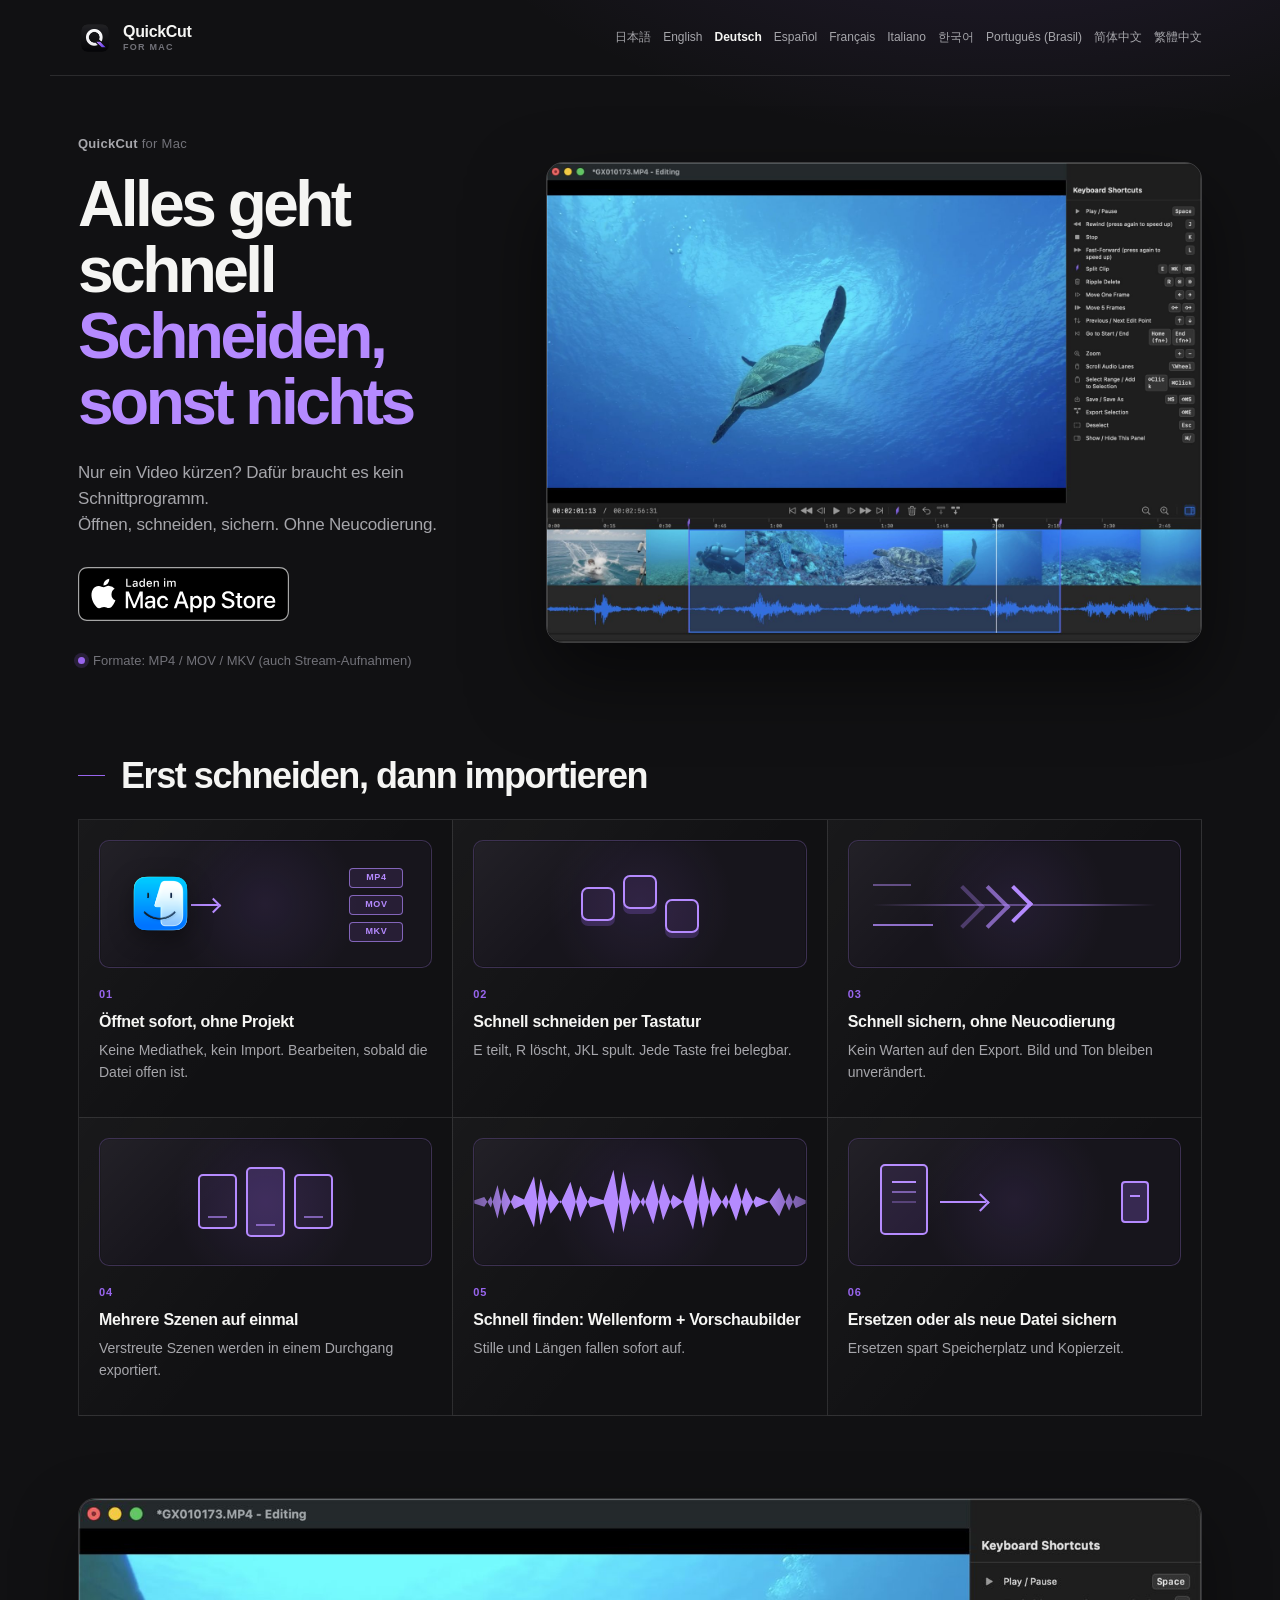
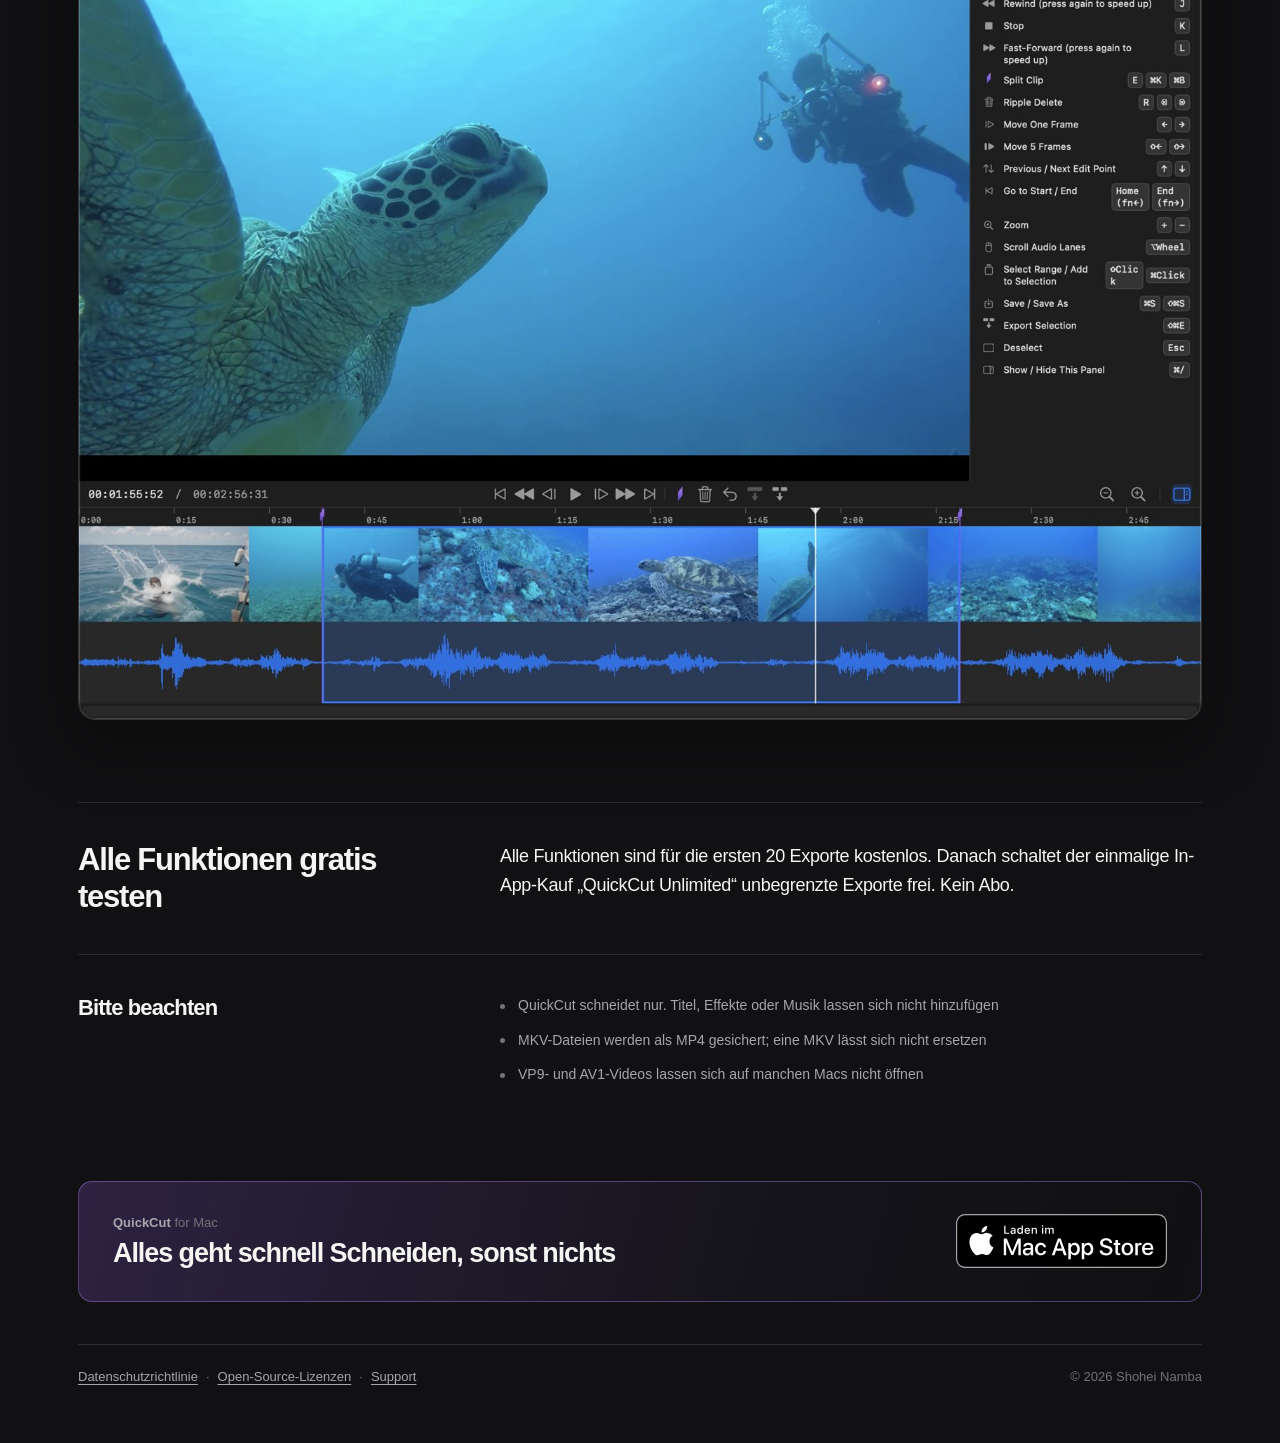
==== de/index.html @ 4570ae1a "LPを言語別の静的URLに分割" ====
<!DOCTYPE html>
<html lang="de">
<head>
<meta charset="utf-8">
<meta name="viewport" content="width=device-width, initial-scale=1">
<title>QuickCut for Mac — Alles geht schnell Schneiden, sonst nichts</title>
<meta name="description" content="Nur ein Video kürzen? Dafür braucht es kein Schnittprogramm. Öffnen, schneiden, sichern. Ohne Neucodierung.">
<meta property="og:title" content="QuickCut for Mac — Alles geht schnell Schneiden, sonst nichts">
<meta property="og:description" content="Nur ein Video kürzen? Dafür braucht es kein Schnittprogramm. Öffnen, schneiden, sichern. Ohne Neucodierung.">
<meta property="og:image" content="https://nbashohei.github.io/quickcut-info/assets/screenshot-en.jpg">
<meta name="theme-color" content="#111113">
<meta name="apple-mobile-web-app-title" content="QuickCut">
<link rel="icon" href="../assets/icon-512.png">
<link rel="apple-touch-icon" href="../assets/icon-512.png">
<script type="application/ld+json">{"@context":"https://schema.org","@type":"SoftwareApplication","name":"QuickCut","operatingSystem":"macOS","applicationCategory":"MultimediaApplication","downloadUrl":"https://apps.apple.com/app/id6787743606","url":"https://nbashohei.github.io/quickcut-info/de/","inLanguage":"de"}</script>
<style>
:root { --bg:#111113; --surface:#19191c; --surface-raised:#202024; --ink:#f5f5f3; --muted:#a6a6ab; --soft:#727279; --accent:#9865ed; --accent-bright:#b58aff; --accent-faint:rgba(152,101,237,.17); --line:rgba(255,255,255,.11); --max:1180px; }
* { box-sizing:border-box; } html { background:var(--bg); }
body { margin:0; min-width:320px; background:radial-gradient(900px 530px at 78% -7%, var(--accent-faint), transparent 67%), var(--bg); color:var(--ink); font-family:-apple-system, BlinkMacSystemFont, "Hiragino Sans", "PingFang SC", "PingFang TC", "Apple SD Gothic Neo", sans-serif; line-height:1.55; -webkit-font-smoothing:antialiased; } .sr-only { position:absolute; width:1px; height:1px; padding:0; margin:-1px; overflow:hidden; clip:rect(0,0,0,0); white-space:nowrap; border:0; }
.top { height:76px; max-width:var(--max); margin:0 auto; padding:0 28px; display:flex; align-items:center; justify-content:space-between; border-bottom:1px solid var(--line); }
.brand { display:flex; align-items:center; gap:11px; color:var(--ink); text-decoration:none; } .brand img { width:34px; height:34px; border-radius:8px; }
.brand-name { display:grid; line-height:1; gap:3px; } .brand-name b { font-size:16px; letter-spacing:-.02em; } .brand-name small { color:var(--soft); font-size:9px; font-weight:700; letter-spacing:.14em; }
.language-select { position:relative; } .language-select::after { content:"⌄"; position:absolute; right:11px; top:50%; transform:translateY(-56%); color:var(--muted); pointer-events:none; }
.language-select select { appearance:none; min-width:138px; padding:8px 28px 8px 11px; border:1px solid var(--line); border-radius:7px; background:rgba(255,255,255,.04); color:var(--ink); font:500 13px inherit; cursor:pointer; } .language-select select:focus-visible { outline:2px solid var(--accent); outline-offset:2px; }
.language-links { margin-left:auto; display:flex; flex-wrap:wrap; justify-content:flex-end; gap:6px 12px; font-size:12px; } .language-links a, main nav a { color:var(--muted); text-decoration:none; } .language-links a[aria-current="page"] { color:var(--ink); font-weight:700; } main nav a { padding:9px 12px; border:1px solid var(--line); border-radius:7px; background:rgba(255,255,255,.03); } main nav a:hover { color:var(--ink); border-color:rgba(181,138,255,.48); }
section { max-width:var(--max); margin:0 auto; padding:0 28px 52px; } body.js section { display:none; } body.js section.active { display:block; }
.hero { display:grid; grid-template-columns:minmax(310px,.83fr) minmax(480px,1.35fr); gap:64px; align-items:center; min-height:590px; padding:58px 0 72px; }
.eyebrow { margin:0 0 18px; color:var(--muted); font-size:13px; font-weight:600; letter-spacing:.02em; } .eyebrow span, .cta p span { color:var(--soft); font-weight:500; }
h1 { max-width:580px; margin:0; font-size:clamp(43px,5vw,68px); line-height:1.03; letter-spacing:-.055em; } h1 em { color:var(--accent-bright); font-style:normal; }
.sub { margin:24px 0 28px; color:var(--muted); font-size:17px; letter-spacing:-.012em; } .badge { display:inline-block; } .badge img { display:block; height:54px; width:auto; transition:transform .2s ease, filter .2s ease; } .badge:hover img { transform:translateY(-2px); filter:brightness(1.13); }
.formats { display:flex; align-items:center; gap:8px; margin:22px 0 0; color:var(--soft); font-size:13px; } .formats span { width:7px; height:7px; border-radius:50%; background:var(--accent); box-shadow:0 0 0 4px var(--accent-faint); }
.hero-visual { position:relative; } .hero-visual::before { content:""; position:absolute; inset:10% -4% -10%; z-index:-1; border-radius:45%; background:radial-gradient(ellipse, rgba(40,131,225,.19), transparent 67%); filter:blur(18px); }
.shot { display:block; width:100%; height:auto; border:1px solid rgba(255,255,255,.19); border-radius:17px; box-shadow:0 34px 76px rgba(0,0,0,.53), 0 1px 0 rgba(255,255,255,.12) inset; }
.section-heading { display:flex; align-items:center; gap:16px; margin:12px 0 22px; } .section-heading > span { width:27px; height:1px; background:var(--accent); }
h2 { margin:0; font-size:clamp(25px,3vw,36px); line-height:1.17; letter-spacing:-.04em; }
.features { display:grid; grid-template-columns:repeat(3, 1fr); margin:0; padding:0; list-style:none; border-top:1px solid var(--line); border-left:1px solid var(--line); }
.features li { min-height:298px; display:grid; grid-template-rows:128px 1fr; gap:18px; padding:20px 20px 24px; overflow:hidden; border-right:1px solid var(--line); border-bottom:1px solid var(--line); background:linear-gradient(130deg, rgba(255,255,255,.035), transparent 56%); } .features li:hover .visual { border-color:rgba(181,138,255,.48); background-color:rgba(152,101,237,.09); }
.feature-copy { display:grid; align-content:start; gap:8px; } .feature-number { color:var(--accent); font-size:11px; font-weight:700; letter-spacing:.08em; } .features b { font-size:16px; line-height:1.35; letter-spacing:-.018em; } .features .feature-copy > span:last-child { color:var(--muted); font-size:14px; line-height:1.55; }
.visual { position:relative; width:100%; height:128px; overflow:hidden; border:1px solid rgba(181,138,255,.24); border-radius:10px; background:radial-gradient(circle at 50% 50%, rgba(152,101,237,.1), transparent 52%), #17151c; box-shadow:inset 0 0 0 1px rgba(0,0,0,.2); transition:border-color .25s ease, background-color .25s ease; }
.visual::after { content:""; position:absolute; inset:0; background:linear-gradient(135deg, rgba(255,255,255,.05), transparent 38%); pointer-events:none; }
.visual-open img { position:absolute; z-index:1; left:27px; top:29px; width:67px; height:67px; filter:drop-shadow(0 7px 12px rgba(0,0,0,.35)); } .visual-open em { position:absolute; left:91px; top:63px; width:27px; height:2px; background:var(--accent-bright); } .visual-open em::after { content:""; position:absolute; right:-1px; top:-4px; width:9px; height:9px; border-top:2px solid var(--accent-bright); border-right:2px solid var(--accent-bright); transform:rotate(45deg); } .visual-open span { position:absolute; right:28px; display:grid; place-items:center; width:54px; height:20px; border:1px solid rgba(181,138,255,.66); border-radius:4px; background:rgba(152,101,237,.12); color:var(--accent-bright); font:700 9px/1 -apple-system, sans-serif; letter-spacing:.07em; } .visual-open span:nth-of-type(1) { top:27px; } .visual-open span:nth-of-type(2) { top:54px; } .visual-open span:nth-of-type(3) { top:81px; }
.visual-keys { display:flex; align-items:center; justify-content:center; gap:8px; } .visual-keys i { width:34px; height:34px; border:2px solid var(--accent-bright); border-radius:7px; background:rgba(152,101,237,.1); box-shadow:0 5px 0 rgba(152,101,237,.25); } .visual-keys i:nth-child(2) { transform:translateY(-12px); } .visual-keys i:nth-child(3) { transform:translateY(12px); }
.visual-speed i { position:absolute; left:50%; top:50%; width:27px; height:27px; transform:translate(-50%,-50%) rotate(45deg); border-top:4px solid var(--accent-bright); border-right:4px solid var(--accent-bright); } .visual-speed i::before, .visual-speed i::after { content:""; position:absolute; width:27px; height:27px; border-top:4px solid var(--accent-bright); border-right:4px solid var(--accent-bright); } .visual-speed i::before { left:-18px; top:14px; opacity:.66; } .visual-speed i::after { left:-36px; top:32px; opacity:.32; } .visual-speed span { position:absolute; left:24px; right:24px; top:50%; height:2px; background:linear-gradient(90deg, transparent, rgba(181,138,255,.43) 28%, rgba(181,138,255,.43) 73%, transparent); } .visual-speed span::before, .visual-speed span::after { content:""; position:absolute; left:0; height:2px; background:var(--accent-bright); } .visual-speed span::before { top:-20px; width:38px; opacity:.45; } .visual-speed span::after { top:20px; width:60px; opacity:.76; }
.visual-scenes { display:flex; align-items:center; justify-content:center; gap:9px; } .visual-scenes i { position:relative; width:39px; height:55px; border:2px solid var(--accent-bright); border-radius:5px; background:rgba(152,101,237,.08); } .visual-scenes i:nth-child(2) { height:70px; background:rgba(152,101,237,.23); } .visual-scenes i::after { content:""; position:absolute; left:8px; right:8px; bottom:9px; height:2px; background:rgba(181,138,255,.62); }
.visual-wave i { position:absolute; inset:23px 0; display:block; background:linear-gradient(90deg, rgba(181,138,255,.56), var(--accent-bright) 14%, var(--accent-bright) 86%, rgba(181,138,255,.56)); clip-path:polygon(0 48%, 3% 44%, 5% 57%, 7% 29%, 9% 67%, 12% 41%, 15% 47%, 18% 18%, 20% 79%, 23% 35%, 26% 52%, 29% 25%, 32% 70%, 35% 43%, 39% 48%, 42% 10%, 45% 88%, 48% 34%, 51% 56%, 54% 22%, 57% 73%, 60% 41%, 63% 50%, 66% 15%, 69% 83%, 72% 31%, 76% 59%, 79% 26%, 82% 68%, 85% 43%, 89% 50%, 92% 32%, 95% 61%, 97% 42%, 100% 48%, 100% 52%, 97% 58%, 95% 39%, 92% 68%, 89% 50%, 85% 57%, 82% 32%, 79% 74%, 76% 41%, 72% 69%, 69% 17%, 66% 85%, 63% 50%, 60% 59%, 57% 27%, 54% 78%, 51% 44%, 48% 66%, 45% 12%, 42% 90%, 39% 52%, 35% 57%, 32% 30%, 29% 75%, 26% 48%, 23% 65%, 20% 21%, 18% 82%, 15% 53%, 12% 59%, 9% 33%, 7% 71%, 5% 43%, 3% 56%, 0 52%); }
.visual-save i { position:absolute; left:31px; top:25px; width:48px; height:71px; border:2px solid var(--accent-bright); border-radius:5px; background:rgba(152,101,237,.12); } .visual-save i::before { content:""; position:absolute; left:10px; right:10px; top:15px; height:2px; background:var(--accent-bright); box-shadow:0 10px 0 rgba(181,138,255,.58), 0 20px 0 rgba(181,138,255,.32); } .visual-save b { position:absolute; left:91px; top:62px; width:46px; height:2px; background:var(--accent-bright); } .visual-save b::after { content:""; position:absolute; right:-1px; top:-5px; width:11px; height:11px; border-top:2px solid var(--accent-bright); border-right:2px solid var(--accent-bright); transform:rotate(45deg); } .visual-save span { position:absolute; right:31px; top:42px; width:28px; height:42px; border:2px solid var(--accent-bright); border-radius:4px; background:rgba(152,101,237,.25); } .visual-save span::before { content:""; position:absolute; left:7px; right:7px; top:12px; height:2px; background:var(--accent-bright); }
.detail { margin:82px 0; } .detail > div { position:relative; overflow:hidden; border:1px solid var(--line); border-radius:17px; background:var(--surface); box-shadow:0 24px 65px rgba(0,0,0,.38); } .detail img { display:block; width:100%; height:auto; }
.pricing { display:grid; grid-template-columns:minmax(180px,.7fr) minmax(380px,1.3fr); gap:44px; align-items:start; padding:39px 0; border-top:1px solid var(--line); border-bottom:1px solid var(--line); } .pricing h2 { font-size:31px; }
.price { margin:0; color:var(--ink); font-size:18px; line-height:1.6; letter-spacing:-.018em; }
.notes-block { display:grid; grid-template-columns:minmax(180px,.7fr) minmax(380px,1.3fr); gap:44px; padding:40px 0 10px; } .notes-block h2 { font-size:22px; } .notes { margin:0; padding:0; list-style:none; color:var(--muted); font-size:14px; } .notes li { position:relative; padding:0 0 13px 18px; } .notes li::before { content:""; position:absolute; width:5px; height:5px; left:0; top:.62em; border-radius:50%; background:var(--soft); }
.cta { display:flex; align-items:center; justify-content:space-between; gap:30px; margin:72px 0 42px; padding:31px 34px; border:1px solid rgba(181,138,255,.38); border-radius:14px; background:linear-gradient(106deg, rgba(152,101,237,.21), rgba(152,101,237,.04) 60%, transparent); } .cta p { margin:0 0 5px; color:var(--muted); font-size:13px; font-weight:600; } .cta h2 { max-width:660px; font-size:27px; }
footer { display:flex; flex-wrap:wrap; gap:8px; padding:22px 0 4px; border-top:1px solid var(--line); color:var(--soft); font-size:13px; } footer a { color:var(--muted); text-underline-offset:3px; } footer a:hover { color:var(--ink); } footer span { margin-left:auto; }
@media (max-width:850px) { .hero { grid-template-columns:1fr; gap:42px; padding-top:50px; } .hero-text { max-width:600px; } .features { grid-template-columns:repeat(2, 1fr); } }
@media (max-width:600px) { .top { height:auto; min-height:66px; padding:12px 18px; align-items:flex-start; gap:14px; } .language-links { margin-left:0; justify-content:flex-start; } .brand img { width:31px; height:31px; } .language-select select { min-width:0; width:118px; } section { padding:0 18px 38px; } .hero { min-height:0; padding:42px 0 52px; gap:33px; } h1 { font-size:clamp(39px,12vw,54px); } .sub { font-size:16px; } .features { grid-template-columns:1fr; } .features li { min-height:145px; padding:21px 18px; } .detail { margin:54px 0; } .pricing, .notes-block { grid-template-columns:1fr; gap:16px; padding:30px 0; } .price { font-size:16px; } .cta { display:block; margin:48px 0 31px; padding:25px 22px; } .cta .badge { margin-top:22px; } .cta h2 { font-size:24px; } footer span { width:100%; margin:5px 0 0; } }
@media (prefers-reduced-motion:reduce) { *,*::before,*::after { scroll-behavior:auto !important; transition:none !important; } }
</style>
<link rel="canonical" href="https://nbashohei.github.io/quickcut-info/de/">
<link rel="alternate" hreflang="ja" href="https://nbashohei.github.io/quickcut-info/ja/">
<link rel="alternate" hreflang="en" href="https://nbashohei.github.io/quickcut-info/en/">
<link rel="alternate" hreflang="de" href="https://nbashohei.github.io/quickcut-info/de/">
<link rel="alternate" hreflang="es" href="https://nbashohei.github.io/quickcut-info/es/">
<link rel="alternate" hreflang="fr" href="https://nbashohei.github.io/quickcut-info/fr/">
<link rel="alternate" hreflang="it" href="https://nbashohei.github.io/quickcut-info/it/">
<link rel="alternate" hreflang="ko" href="https://nbashohei.github.io/quickcut-info/ko/">
<link rel="alternate" hreflang="pt-BR" href="https://nbashohei.github.io/quickcut-info/pt-br/">
<link rel="alternate" hreflang="zh-Hans" href="https://nbashohei.github.io/quickcut-info/zh-hans/">
<link rel="alternate" hreflang="zh-Hant" href="https://nbashohei.github.io/quickcut-info/zh-hant/">
<link rel="alternate" hreflang="x-default" href="https://nbashohei.github.io/quickcut-info/">
</head>

<body>
<div class="top"><a class="brand" href="../" aria-label="QuickCut home"><img src="../assets/icon-512.png" alt=""><span class="brand-name"><b>QuickCut</b><small>FOR MAC</small></span></a><nav class="language-links" aria-label="Language"><a href="../ja/">日本語</a> <a href="../en/">English</a> <a href="../de/" aria-current="page">Deutsch</a> <a href="../es/">Español</a> <a href="../fr/">Français</a> <a href="../it/">Italiano</a> <a href="../ko/">한국어</a> <a href="../pt-br/">Português (Brasil)</a> <a href="../zh-hans/">简体中文</a> <a href="../zh-hant/">繁體中文</a></nav></div>

<section id="de" lang="de">
<header class="hero">
  <div class="hero-text">
    <p class="eyebrow">QuickCut <span>for Mac</span></p>
    <h1>Alles geht schnell<br><em>Schneiden, sonst nichts</em></h1>
    <p class="sub">Nur ein Video kürzen? Dafür braucht es kein Schnittprogramm.<br>Öffnen, schneiden, sichern. Ohne Neucodierung.</p>
    <a class="badge" href="https://apps.apple.com/app/id6787743606"><img src="../assets/badge-de-de.svg" alt="Mac App Store" height="60"></a>
    <p class="formats"><span aria-hidden="true"></span>Formate: MP4 / MOV / MKV (auch Stream-Aufnahmen)</p>
  </div>
  <div class="hero-visual"><img class="shot" src="../assets/screenshot-en.jpg" alt="QuickCut" width="1600" loading="eager"></div>
</header>
<div class="section-heading"><span></span><h2>Erst schneiden, dann importieren</h2></div>
<ul class="features">
<li class="feature feature-nofile">
  <div class="visual visual-open" aria-hidden="true"><img src="../assets/finder-icon.png" alt=""><em></em><span>MP4</span><span>MOV</span><span>MKV</span></div>
  <div class="feature-copy"><span class="feature-number" aria-hidden="true">01</span><b>Öffnet sofort, ohne Projekt</b><span>Keine Mediathek, kein Import. Bearbeiten, sobald die Datei offen ist.</span></div>
</li>
<li class="feature feature-keyboard">
  <div class="visual visual-keys" aria-hidden="true"><i></i><i></i><i></i></div>
  <div class="feature-copy"><span class="feature-number" aria-hidden="true">02</span><b>Schnell schneiden per Tastatur</b><span>E teilt, R löscht, JKL spult. Jede Taste frei belegbar.</span></div>
</li>
<li class="feature feature-wave">
  <div class="visual visual-speed" aria-hidden="true"><i></i><span></span></div>
  <div class="feature-copy"><span class="feature-number" aria-hidden="true">03</span><b>Schnell sichern, ohne Neucodierung</b><span>Kein Warten auf den Export. Bild und Ton bleiben unverändert.</span></div>
</li>
<li class="feature feature-multiscene">
  <div class="visual visual-scenes" aria-hidden="true"><i></i><i></i><i></i></div>
  <div class="feature-copy"><span class="feature-number" aria-hidden="true">04</span><b>Mehrere Szenen auf einmal</b><span>Verstreute Szenen werden in einem Durchgang exportiert.</span></div>
</li>
<li class="feature feature-search">
  <div class="visual visual-wave" aria-hidden="true"><i></i></div>
  <div class="feature-copy"><span class="feature-number" aria-hidden="true">05</span><b>Schnell finden: Wellenform + Vorschaubilder</b><span>Stille und Längen fallen sofort auf.</span></div>
</li>
<li class="feature feature-storage">
  <div class="visual visual-save" aria-hidden="true"><i></i><b></b><span></span></div>
  <div class="feature-copy"><span class="feature-number" aria-hidden="true">06</span><b>Ersetzen oder als neue Datei sichern</b><span>Ersetzen spart Speicherplatz und Kopierzeit.</span></div>
</li>
</ul>
<figure class="detail"><div><img src="../assets/screenshot2-en.jpg" alt="" width="1600" loading="lazy"></div></figure>
<div class="pricing">
  <h2>Alle Funktionen gratis testen</h2>
  <p class="price">Alle Funktionen sind für die ersten 20 Exporte kostenlos. Danach schaltet der einmalige In-App-Kauf „QuickCut Unlimited“ unbegrenzte Exporte frei. Kein Abo.</p>
</div>
<div class="notes-block">
<h2>Bitte beachten</h2>
<ul class="notes">
<li>QuickCut schneidet nur. Titel, Effekte oder Musik lassen sich nicht hinzufügen</li>
<li>MKV-Dateien werden als MP4 gesichert; eine MKV lässt sich nicht ersetzen</li>
<li>VP9- und AV1-Videos lassen sich auf manchen Macs nicht öffnen</li>
</ul>
</div>
<div class="cta"><div><p>QuickCut <span>for Mac</span></p><h2>Alles geht schnell Schneiden, sonst nichts</h2></div><a class="badge" href="https://apps.apple.com/app/id6787743606"><img src="../assets/badge-de-de.svg" alt="Mac App Store" height="60"></a></div>
<footer>
  <a href="../privacy.html#de">Datenschutzrichtlinie</a> · <a href="../licenses.html">Open-Source-Lizenzen</a> · <a href="mailto:nbash0926i@gmail.com?subject=QuickCut">Support</a>
  <span>© 2026 Shohei Namba</span>
</footer>
</section>
</body>
</html>
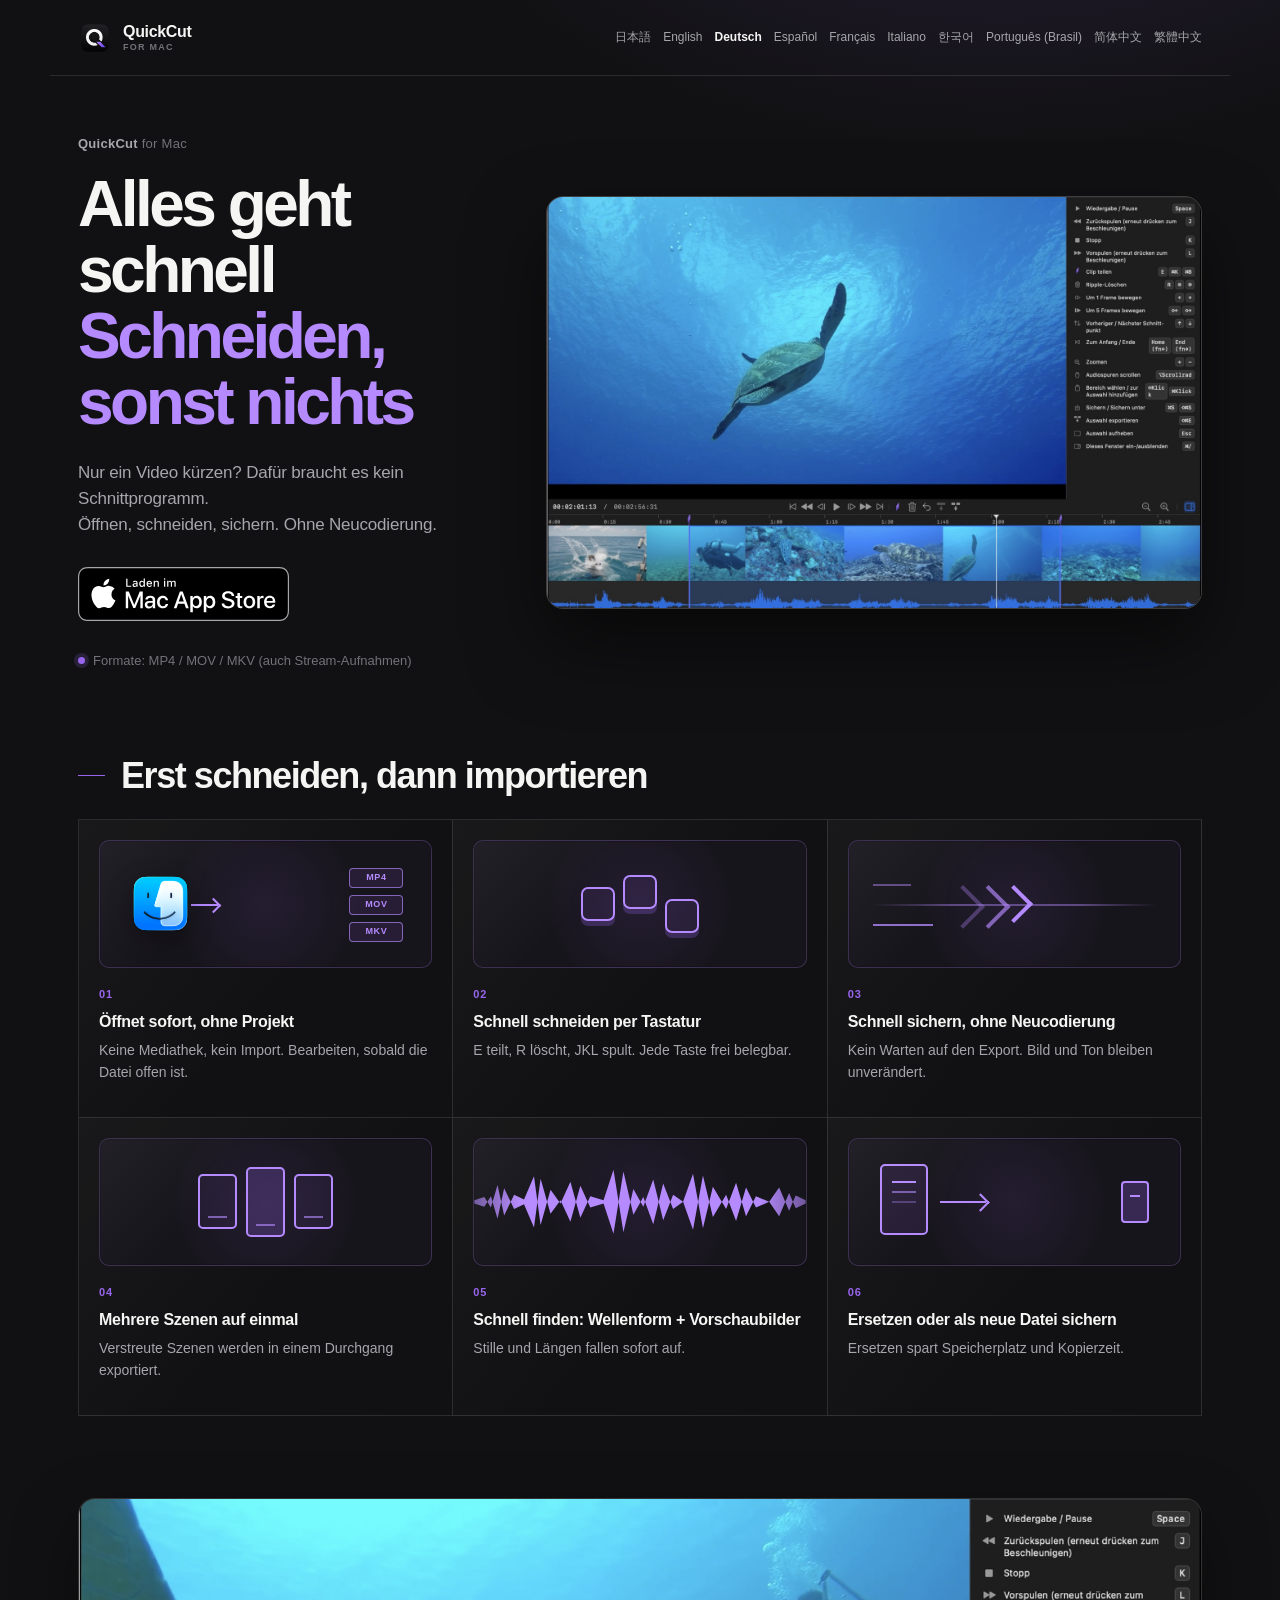
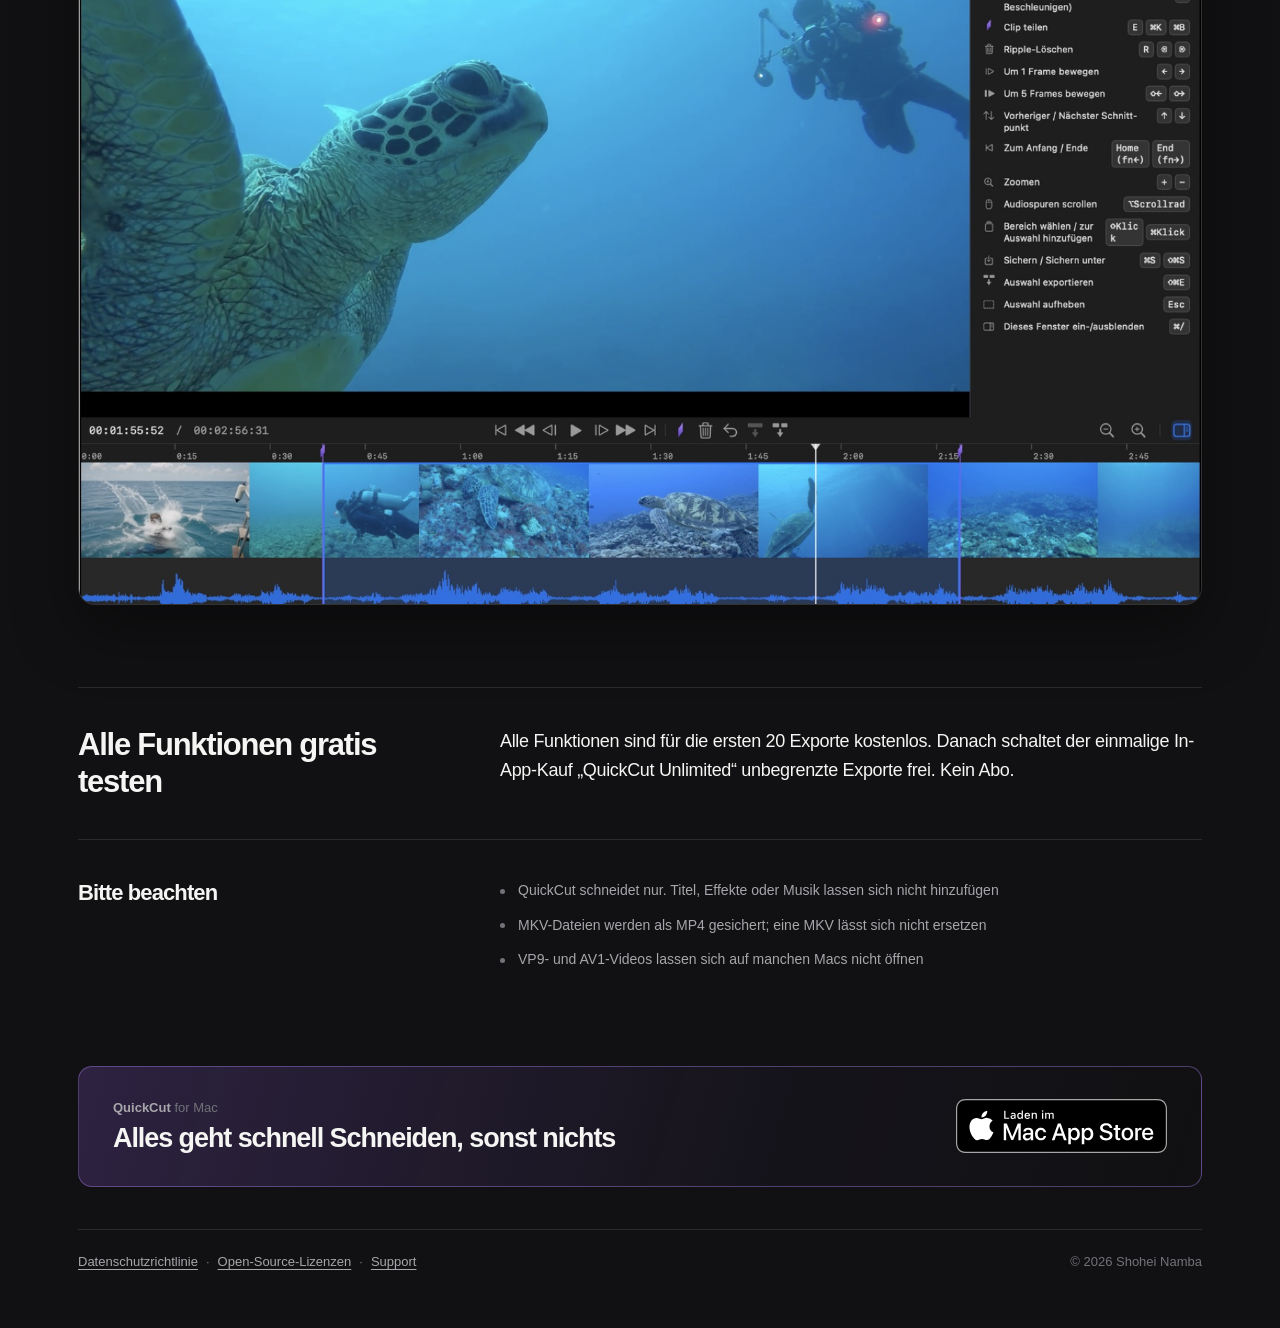
==== commit 2201d315: "LPの全言語UIキャプチャを小さめウィンドウで統一" ====
--- a/de/index.html
+++ b/de/index.html
@@ -7,7 +7,7 @@
 <meta name="description" content="Nur ein Video kürzen? Dafür braucht es kein Schnittprogramm. Öffnen, schneiden, sichern. Ohne Neucodierung.">
 <meta property="og:title" content="QuickCut for Mac — Alles geht schnell Schneiden, sonst nichts">
 <meta property="og:description" content="Nur ein Video kürzen? Dafür braucht es kein Schnittprogramm. Öffnen, schneiden, sichern. Ohne Neucodierung.">
-<meta property="og:image" content="https://nbashohei.github.io/quickcut-info/assets/screenshot-en.jpg">
+<meta property="og:image" content="https://nbashohei.github.io/quickcut-info/assets/screenshot-de.jpg">
 <meta name="theme-color" content="#111113">
 <meta name="apple-mobile-web-app-title" content="QuickCut">
 <link rel="icon" href="../assets/icon-512.png">
@@ -80,7 +80,7 @@
     <a class="badge" href="https://apps.apple.com/app/id6787743606"><img src="../assets/badge-de-de.svg" alt="Mac App Store" height="60"></a>
     <p class="formats"><span aria-hidden="true"></span>Formate: MP4 / MOV / MKV (auch Stream-Aufnahmen)</p>
   </div>
-  <div class="hero-visual"><img class="shot" src="../assets/screenshot-en.jpg" alt="QuickCut" width="1600" loading="eager"></div>
+  <div class="hero-visual"><img class="shot" src="../assets/screenshot-de.jpg" alt="QuickCut" width="1600" loading="eager"></div>
 </header>
 <div class="section-heading"><span></span><h2>Erst schneiden, dann importieren</h2></div>
 <ul class="features">
@@ -109,7 +109,7 @@
   <div class="feature-copy"><span class="feature-number" aria-hidden="true">06</span><b>Ersetzen oder als neue Datei sichern</b><span>Ersetzen spart Speicherplatz und Kopierzeit.</span></div>
 </li>
 </ul>
-<figure class="detail"><div><img src="../assets/screenshot2-en.jpg" alt="" width="1600" loading="lazy"></div></figure>
+<figure class="detail"><div><img src="../assets/screenshot2-de.jpg" alt="" width="1600" loading="lazy"></div></figure>
 <div class="pricing">
   <h2>Alle Funktionen gratis testen</h2>
   <p class="price">Alle Funktionen sind für die ersten 20 Exporte kostenlos. Danach schaltet der einmalige In-App-Kauf „QuickCut Unlimited“ unbegrenzte Exporte frei. Kein Abo.</p>
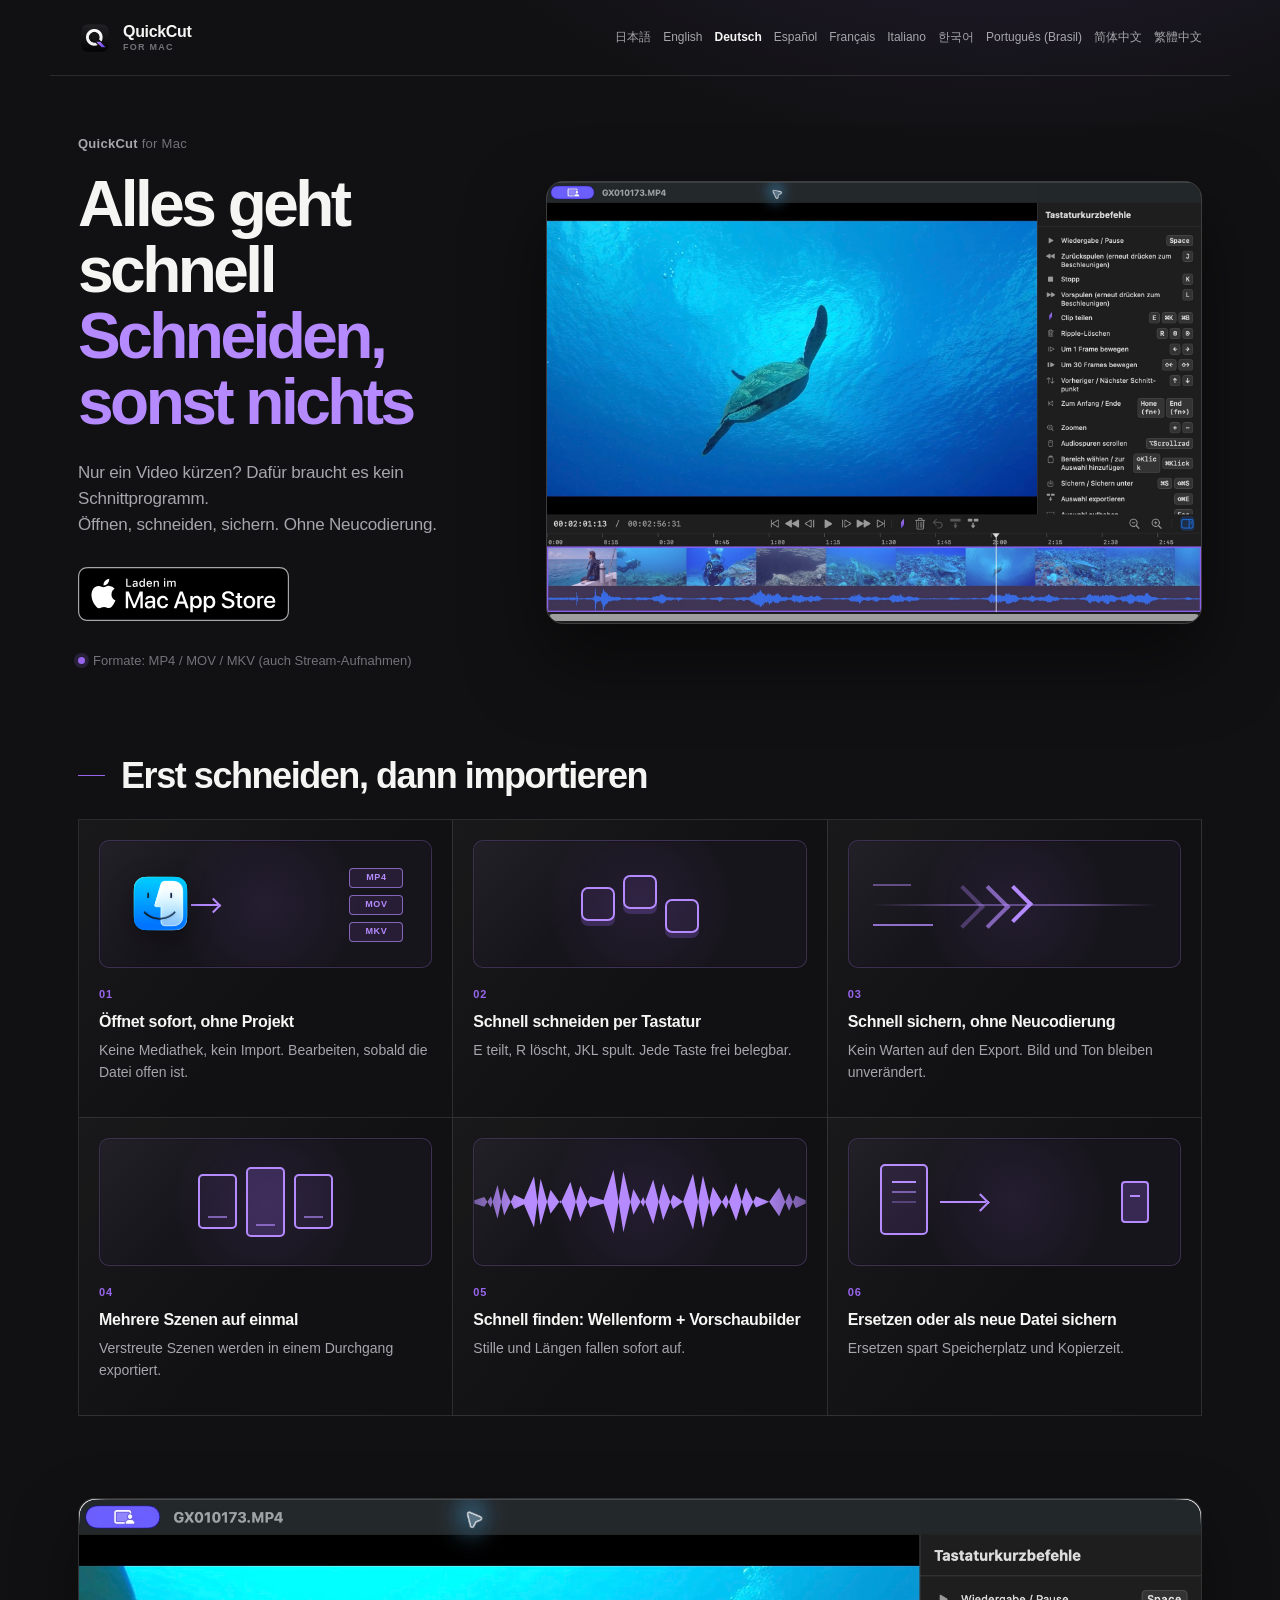
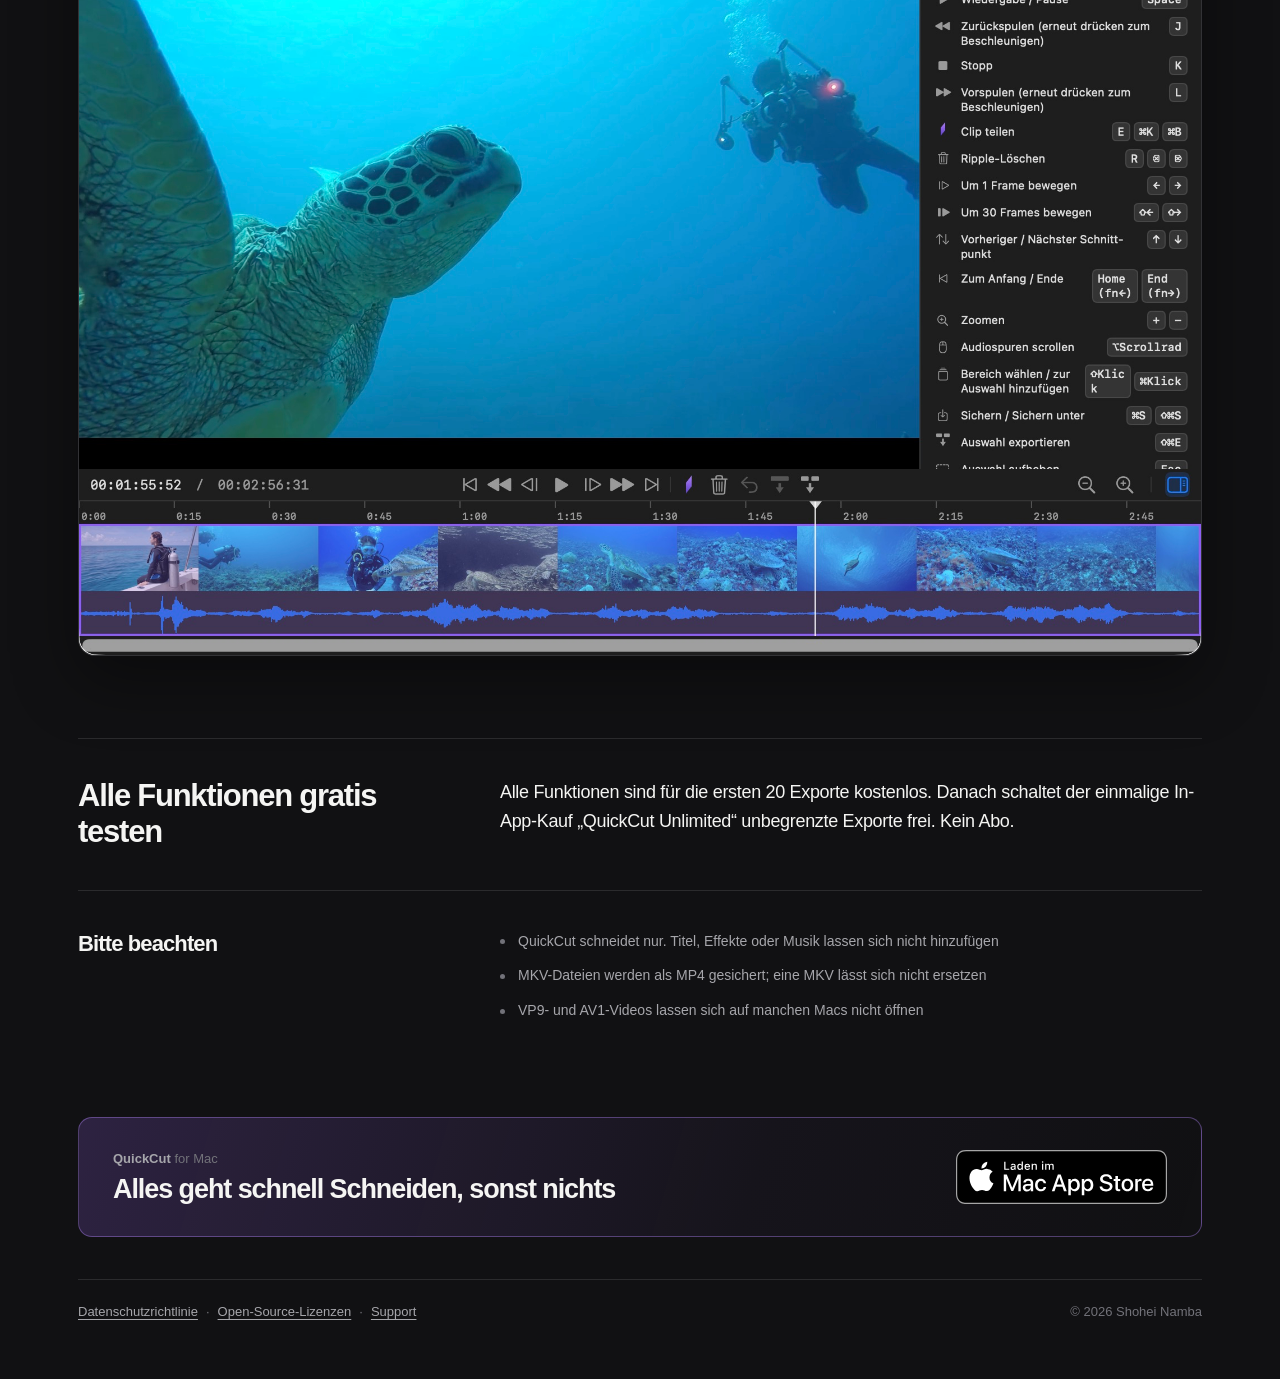
==== commit 2adc3a31: "Replace LP screenshots with actual localized Release captures" ====
--- a/de/index.html
+++ b/de/index.html
@@ -80,7 +80,7 @@
     <a class="badge" href="https://apps.apple.com/app/id6787743606"><img src="../assets/badge-de-de.svg" alt="Mac App Store" height="60"></a>
     <p class="formats"><span aria-hidden="true"></span>Formate: MP4 / MOV / MKV (auch Stream-Aufnahmen)</p>
   </div>
-  <div class="hero-visual"><img class="shot" src="../assets/screenshot-de.jpg" alt="QuickCut" width="1600" loading="eager"></div>
+  <div class="hero-visual"><img class="shot" src="../assets/screenshot-de.jpg" alt="QuickCut" width="2000" height="1348" loading="eager"></div>
 </header>
 <div class="section-heading"><span></span><h2>Erst schneiden, dann importieren</h2></div>
 <ul class="features">
@@ -109,7 +109,7 @@
   <div class="feature-copy"><span class="feature-number" aria-hidden="true">06</span><b>Ersetzen oder als neue Datei sichern</b><span>Ersetzen spart Speicherplatz und Kopierzeit.</span></div>
 </li>
 </ul>
-<figure class="detail"><div><img src="../assets/screenshot2-de.jpg" alt="" width="1600" loading="lazy"></div></figure>
+<figure class="detail"><div><img src="../assets/screenshot2-de.jpg" alt="" width="2000" height="1348" loading="lazy"></div></figure>
 <div class="pricing">
   <h2>Alle Funktionen gratis testen</h2>
   <p class="price">Alle Funktionen sind für die ersten 20 Exporte kostenlos. Danach schaltet der einmalige In-App-Kauf „QuickCut Unlimited“ unbegrenzte Exporte frei. Kein Abo.</p>
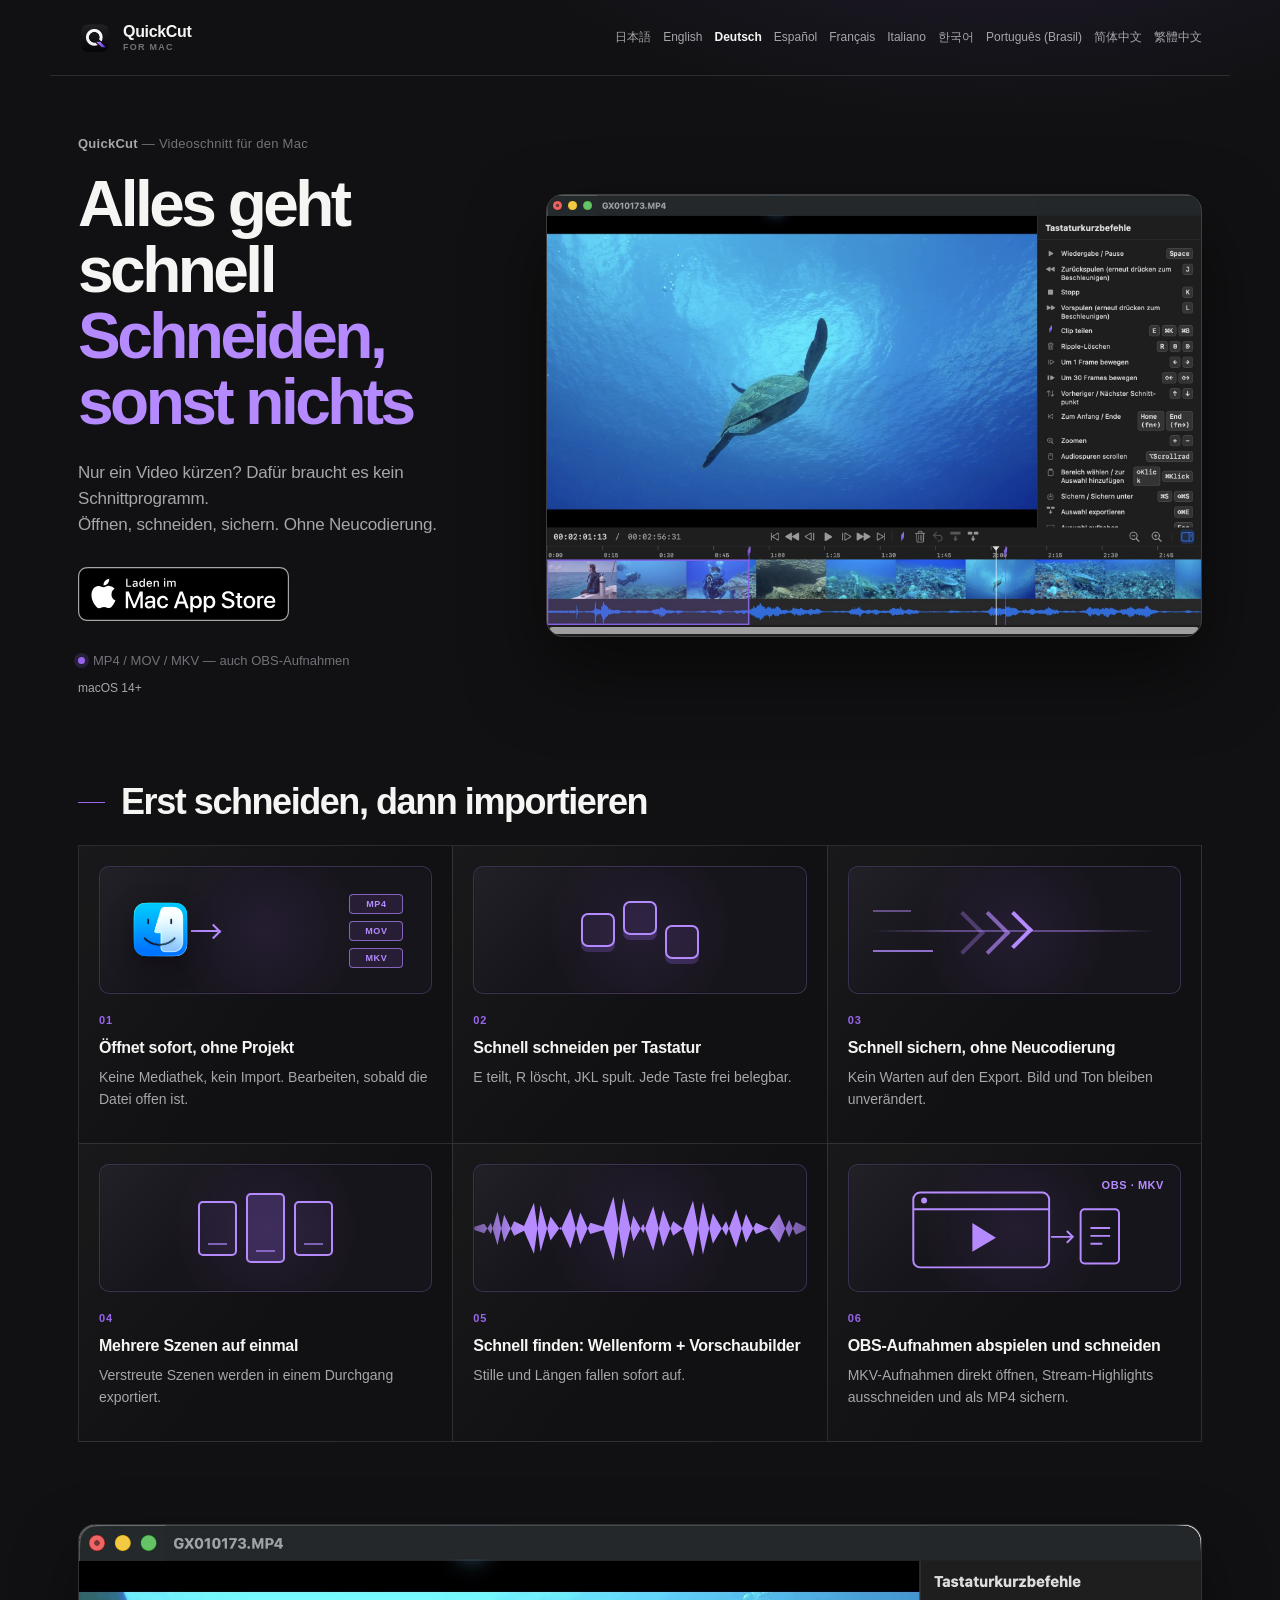
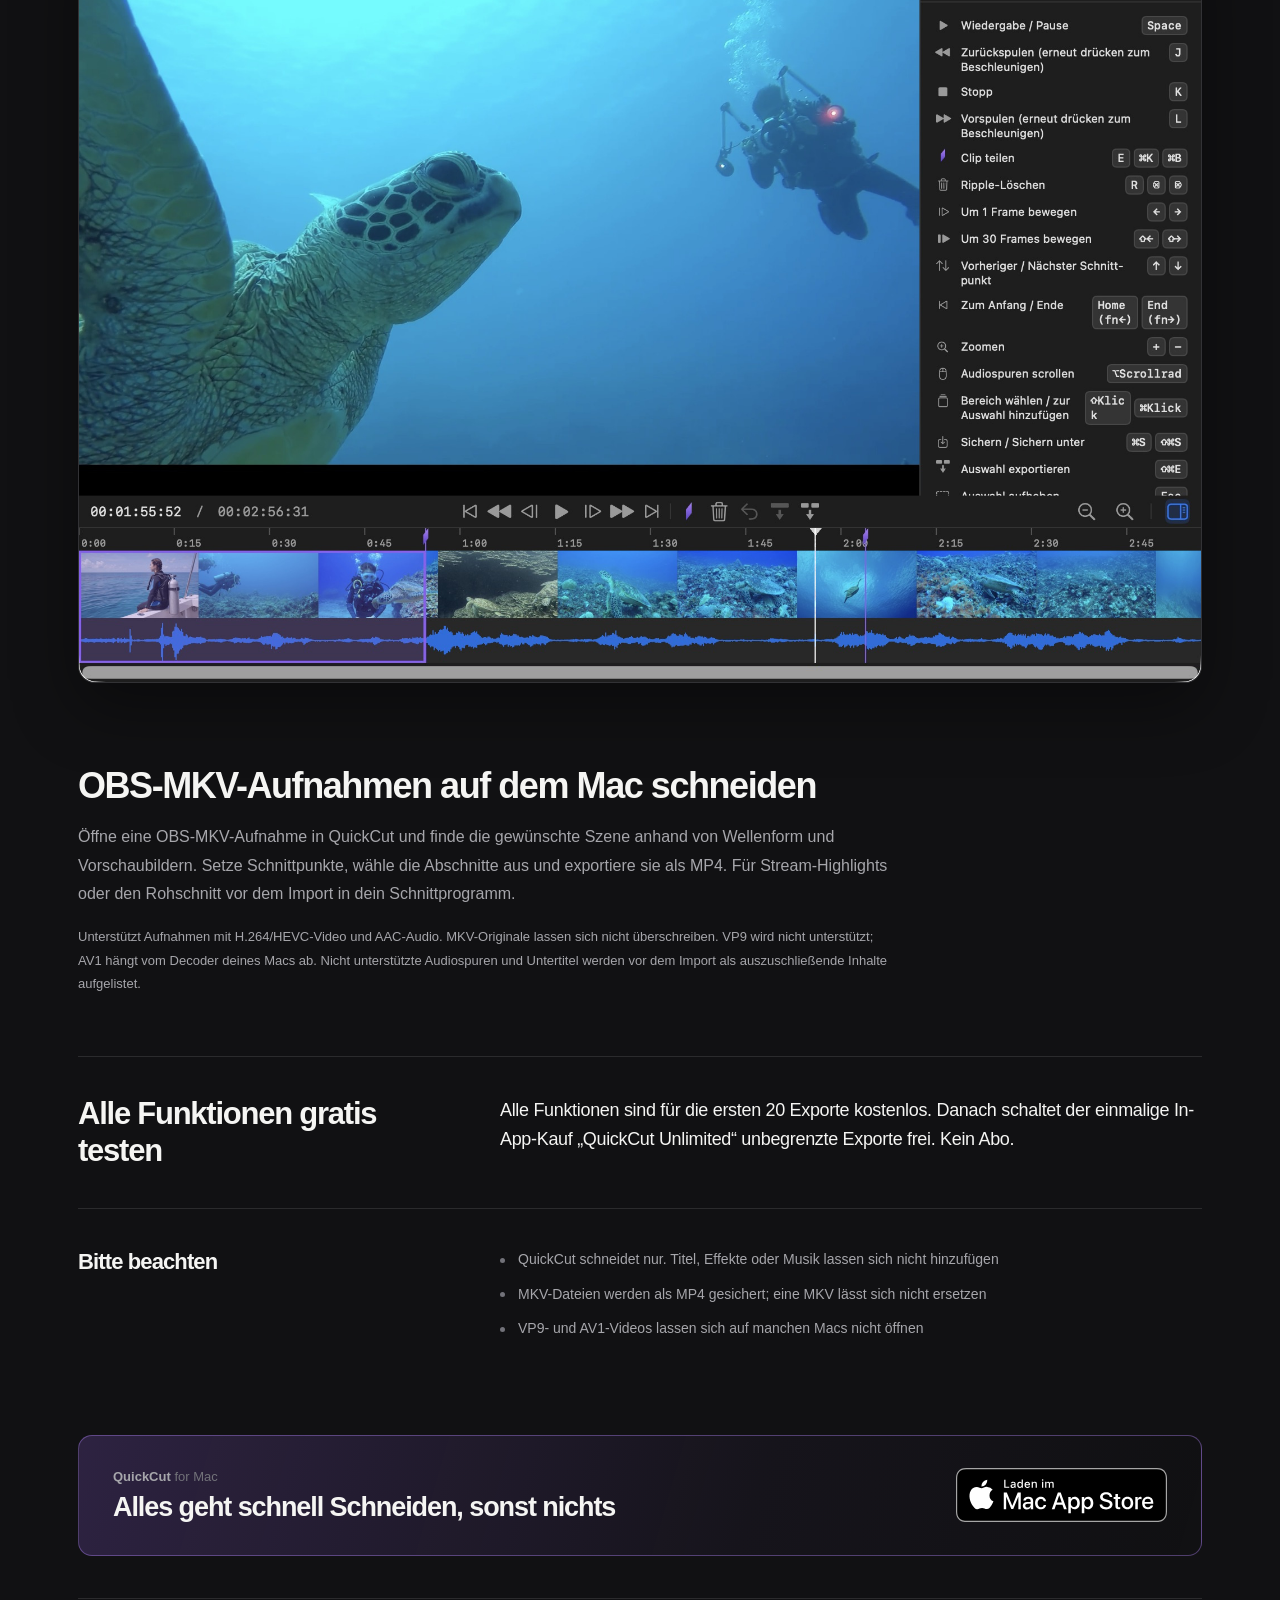
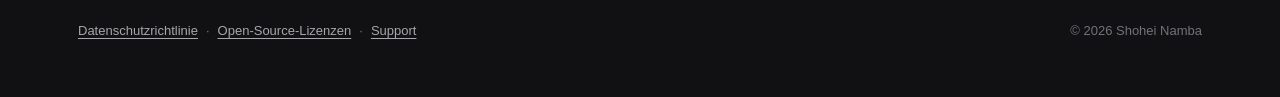
==== commit 99efedbe: "Add OBS recording use case and localized Mac video trimming SEO" ====
--- a/de/index.html
+++ b/de/index.html
@@ -3,16 +3,16 @@
 <head>
 <meta charset="utf-8">
 <meta name="viewport" content="width=device-width, initial-scale=1">
-<title>QuickCut for Mac — Alles geht schnell Schneiden, sonst nichts</title>
-<meta name="description" content="Nur ein Video kürzen? Dafür braucht es kein Schnittprogramm. Öffnen, schneiden, sichern. Ohne Neucodierung.">
-<meta property="og:title" content="QuickCut for Mac — Alles geht schnell Schneiden, sonst nichts">
-<meta property="og:description" content="Nur ein Video kürzen? Dafür braucht es kein Schnittprogramm. Öffnen, schneiden, sichern. Ohne Neucodierung.">
+<title>QuickCut — Videos schneiden auf dem Mac | MP4, MOV &amp; MKV</title>
+<meta name="description" content="MP4-, MOV- und MKV-Videos auf dem Mac schneiden. OBS-Aufnahmen abspielen, bearbeiten und Stream-Highlights ausschneiden. Alle Funktionen für 20 Exporte kostenlos, danach einmalig freischalten.">
+<meta property="og:title" content="QuickCut — Videos schneiden auf dem Mac | MP4, MOV &amp; MKV">
+<meta property="og:description" content="MP4-, MOV- und MKV-Videos auf dem Mac schneiden. OBS-Aufnahmen abspielen, bearbeiten und Stream-Highlights ausschneiden. Alle Funktionen für 20 Exporte kostenlos, danach einmalig freischalten.">
 <meta property="og:image" content="https://nbashohei.github.io/quickcut-info/assets/screenshot-de.jpg">
 <meta name="theme-color" content="#111113">
 <meta name="apple-mobile-web-app-title" content="QuickCut">
 <link rel="icon" href="../assets/icon-512.png">
 <link rel="apple-touch-icon" href="../assets/icon-512.png">
-<script type="application/ld+json">{"@context":"https://schema.org","@type":"SoftwareApplication","name":"QuickCut","operatingSystem":"macOS","applicationCategory":"MultimediaApplication","downloadUrl":"https://apps.apple.com/app/id6787743606","url":"https://nbashohei.github.io/quickcut-info/de/","inLanguage":"de"}</script>
+<script type="application/ld+json">{"@context":"https://schema.org","@type":"SoftwareApplication","name":"QuickCut","operatingSystem":"macOS 14.0 or later","applicationCategory":"MultimediaApplication","downloadUrl":"https://apps.apple.com/app/id6787743606","url":"https://nbashohei.github.io/quickcut-info/de/","inLanguage":"de","description":"MP4-, MOV- und MKV-Videos auf dem Mac schneiden. OBS-Aufnahmen abspielen, bearbeiten und Stream-Highlights ausschneiden. Alle Funktionen für 20 Exporte kostenlos, danach einmalig freischalten.","screenshot":"https://nbashohei.github.io/quickcut-info/assets/screenshot-de.jpg"}</script>
 <style>
 :root { --bg:#111113; --surface:#19191c; --surface-raised:#202024; --ink:#f5f5f3; --muted:#a6a6ab; --soft:#727279; --accent:#9865ed; --accent-bright:#b58aff; --accent-faint:rgba(152,101,237,.17); --line:rgba(255,255,255,.11); --max:1180px; }
 * { box-sizing:border-box; } html { background:var(--bg); }
@@ -29,6 +29,9 @@
 h1 { max-width:580px; margin:0; font-size:clamp(43px,5vw,68px); line-height:1.03; letter-spacing:-.055em; } h1 em { color:var(--accent-bright); font-style:normal; }
 .sub { margin:24px 0 28px; color:var(--muted); font-size:17px; letter-spacing:-.012em; } .badge { display:inline-block; } .badge img { display:block; height:54px; width:auto; transition:transform .2s ease, filter .2s ease; } .badge:hover img { transform:translateY(-2px); filter:brightness(1.13); }
 .formats { display:flex; align-items:center; gap:8px; margin:22px 0 0; color:var(--soft); font-size:13px; } .formats span { width:7px; height:7px; border-radius:50%; background:var(--accent); box-shadow:0 0 0 4px var(--accent-faint); }
+.requirements { color:var(--muted); font-size:12px; margin:8px 0 0; }
+.visual-recording { color:var(--accent-bright); } .visual-recording svg { display:block; width:100%; height:100%; } .visual-recording > span { position:absolute; top:12px; right:16px; font-size:11px; font-weight:600; letter-spacing:.05em; }
+.workflow { max-width:820px; padding:0 0 48px; } .workflow p { color:var(--muted); line-height:1.8; } .workflow .compatibility { font-size:13px; }
 .hero-visual { position:relative; } .hero-visual::before { content:""; position:absolute; inset:10% -4% -10%; z-index:-1; border-radius:45%; background:radial-gradient(ellipse, rgba(40,131,225,.19), transparent 67%); filter:blur(18px); }
 .shot { display:block; width:100%; height:auto; border:1px solid rgba(255,255,255,.19); border-radius:17px; box-shadow:0 34px 76px rgba(0,0,0,.53), 0 1px 0 rgba(255,255,255,.12) inset; }
 .section-heading { display:flex; align-items:center; gap:16px; margin:12px 0 22px; } .section-heading > span { width:27px; height:1px; background:var(--accent); }
@@ -54,6 +57,8 @@
 @media (max-width:600px) { .top { height:auto; min-height:66px; padding:12px 18px; align-items:flex-start; gap:14px; } .language-links { margin-left:0; justify-content:flex-start; } .brand img { width:31px; height:31px; } .language-select select { min-width:0; width:118px; } section { padding:0 18px 38px; } .hero { min-height:0; padding:42px 0 52px; gap:33px; } h1 { font-size:clamp(39px,12vw,54px); } .sub { font-size:16px; } .features { grid-template-columns:1fr; } .features li { min-height:145px; padding:21px 18px; } .detail { margin:54px 0; } .pricing, .notes-block { grid-template-columns:1fr; gap:16px; padding:30px 0; } .price { font-size:16px; } .cta { display:block; margin:48px 0 31px; padding:25px 22px; } .cta .badge { margin-top:22px; } .cta h2 { font-size:24px; } footer span { width:100%; margin:5px 0 0; } }
 @media (prefers-reduced-motion:reduce) { *,*::before,*::after { scroll-behavior:auto !important; transition:none !important; } }
 </style>
+<meta property="og:type" content="website">
+<meta property="og:url" content="https://nbashohei.github.io/quickcut-info/de/">
 <link rel="canonical" href="https://nbashohei.github.io/quickcut-info/de/">
 <link rel="alternate" hreflang="ja" href="https://nbashohei.github.io/quickcut-info/ja/">
 <link rel="alternate" hreflang="en" href="https://nbashohei.github.io/quickcut-info/en/">
@@ -74,13 +79,14 @@
 <section id="de" lang="de">
 <header class="hero">
   <div class="hero-text">
-    <p class="eyebrow">QuickCut <span>for Mac</span></p>
+    <p class="eyebrow">QuickCut <span>— Videoschnitt für den Mac</span></p>
     <h1>Alles geht schnell<br><em>Schneiden, sonst nichts</em></h1>
     <p class="sub">Nur ein Video kürzen? Dafür braucht es kein Schnittprogramm.<br>Öffnen, schneiden, sichern. Ohne Neucodierung.</p>
     <a class="badge" href="https://apps.apple.com/app/id6787743606"><img src="../assets/badge-de-de.svg" alt="Mac App Store" height="60"></a>
-    <p class="formats"><span aria-hidden="true"></span>Formate: MP4 / MOV / MKV (auch Stream-Aufnahmen)</p>
+    <p class="formats"><span aria-hidden="true"></span>MP4 / MOV / MKV — auch OBS-Aufnahmen</p>
+    <p class="requirements">macOS 14+</p>
   </div>
-  <div class="hero-visual"><img class="shot" src="../assets/screenshot-de.jpg" alt="QuickCut" width="2000" height="1348" loading="eager"></div>
+  <div class="hero-visual"><img class="shot" src="../assets/screenshot-de.jpg" alt="QuickCut auf dem Mac mit Videovorschau, violetter Clipauswahl und Audiowellenform" width="2000" height="1348" loading="eager" fetchpriority="high"></div>
 </header>
 <div class="section-heading"><span></span><h2>Erst schneiden, dann importieren</h2></div>
 <ul class="features">
@@ -104,12 +110,17 @@
   <div class="visual visual-wave" aria-hidden="true"><i></i></div>
   <div class="feature-copy"><span class="feature-number" aria-hidden="true">05</span><b>Schnell finden: Wellenform + Vorschaubilder</b><span>Stille und Längen fallen sofort auf.</span></div>
 </li>
-<li class="feature feature-storage">
-  <div class="visual visual-save" aria-hidden="true"><i></i><b></b><span></span></div>
-  <div class="feature-copy"><span class="feature-number" aria-hidden="true">06</span><b>Ersetzen oder als neue Datei sichern</b><span>Ersetzen spart Speicherplatz und Kopierzeit.</span></div>
+<li class="feature feature-recording">
+  <div class="visual visual-recording" aria-hidden="true"><svg viewBox="0 0 280 128" fill="none"><rect x="37" y="28" width="138" height="76" rx="7" stroke="currentColor" stroke-width="2"/><path d="M37 45H175" stroke="currentColor" stroke-width="2"/><circle cx="48" cy="36" r="3" fill="currentColor"/><path d="M97 59L97 88L121 74Z" fill="currentColor"/><path d="M177 73H199M193 67L199 73L193 79" stroke="currentColor" stroke-width="2"/><rect x="207" y="45" width="39" height="55" rx="4" stroke="currentColor" stroke-width="2"/><path d="M217 64H237M217 72H237M217 80H229" stroke="currentColor" stroke-width="2"/></svg><span>OBS · MKV</span></div>
+  <div class="feature-copy"><span class="feature-number" aria-hidden="true">06</span><b>OBS-Aufnahmen abspielen und schneiden</b><span>MKV-Aufnahmen direkt öffnen, Stream-Highlights ausschneiden und als MP4 sichern.</span></div>
 </li>
 </ul>
-<figure class="detail"><div><img src="../assets/screenshot2-de.jpg" alt="" width="2000" height="1348" loading="lazy"></div></figure>
+<figure class="detail"><div><img src="../assets/screenshot2-de.jpg" alt="QuickCut-Timeline mit zwei Schnittpunkten und einem ausgewählten Clip" width="2000" height="1348" loading="lazy"></div></figure>
+<div class="workflow" id="obs-mkv">
+  <h2>OBS-MKV-Aufnahmen auf dem Mac schneiden</h2>
+  <p>Öffne eine OBS-MKV-Aufnahme in QuickCut und finde die gewünschte Szene anhand von Wellenform und Vorschaubildern. Setze Schnittpunkte, wähle die Abschnitte aus und exportiere sie als MP4. Für Stream-Highlights oder den Rohschnitt vor dem Import in dein Schnittprogramm.</p>
+  <p class="compatibility">Unterstützt Aufnahmen mit H.264/HEVC-Video und AAC-Audio. MKV-Originale lassen sich nicht überschreiben. VP9 wird nicht unterstützt; AV1 hängt vom Decoder deines Macs ab. Nicht unterstützte Audiospuren und Untertitel werden vor dem Import als auszuschließende Inhalte aufgelistet.</p>
+</div>
 <div class="pricing">
   <h2>Alle Funktionen gratis testen</h2>
   <p class="price">Alle Funktionen sind für die ersten 20 Exporte kostenlos. Danach schaltet der einmalige In-App-Kauf „QuickCut Unlimited“ unbegrenzte Exporte frei. Kein Abo.</p>
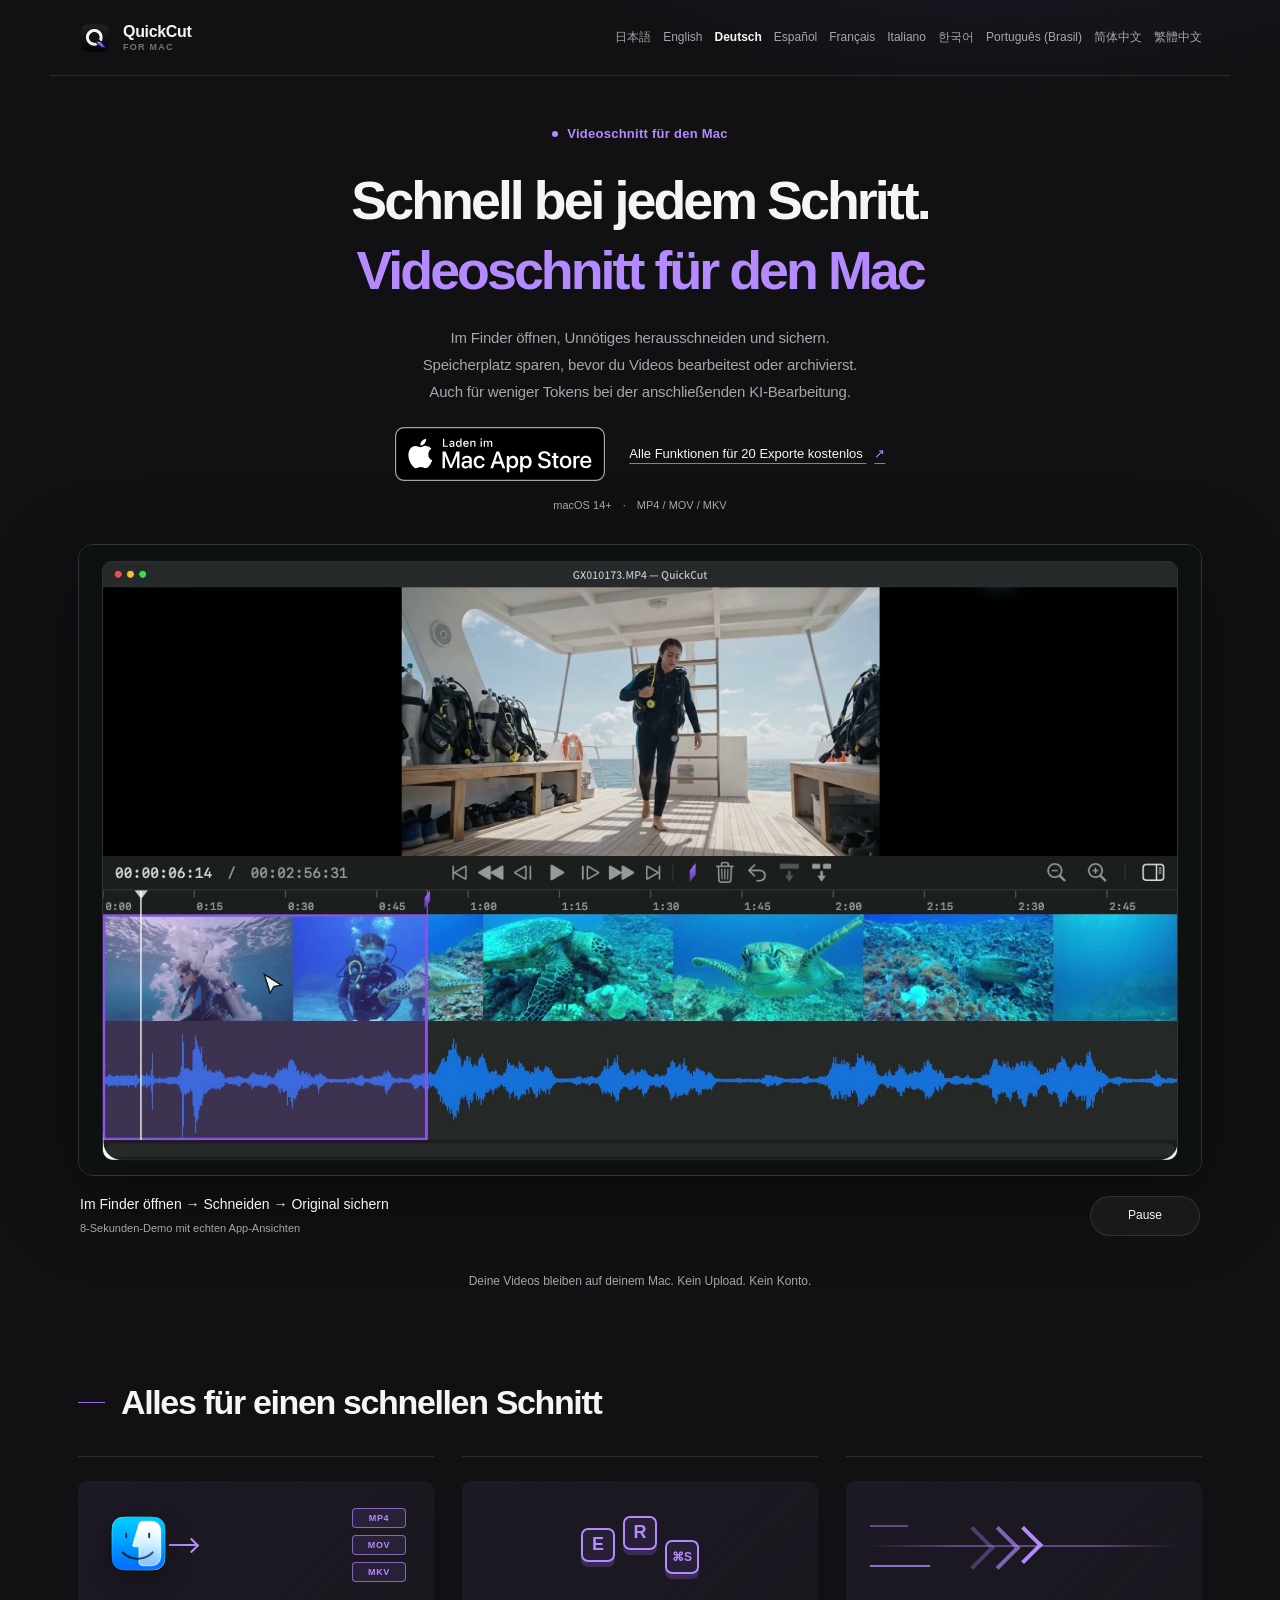
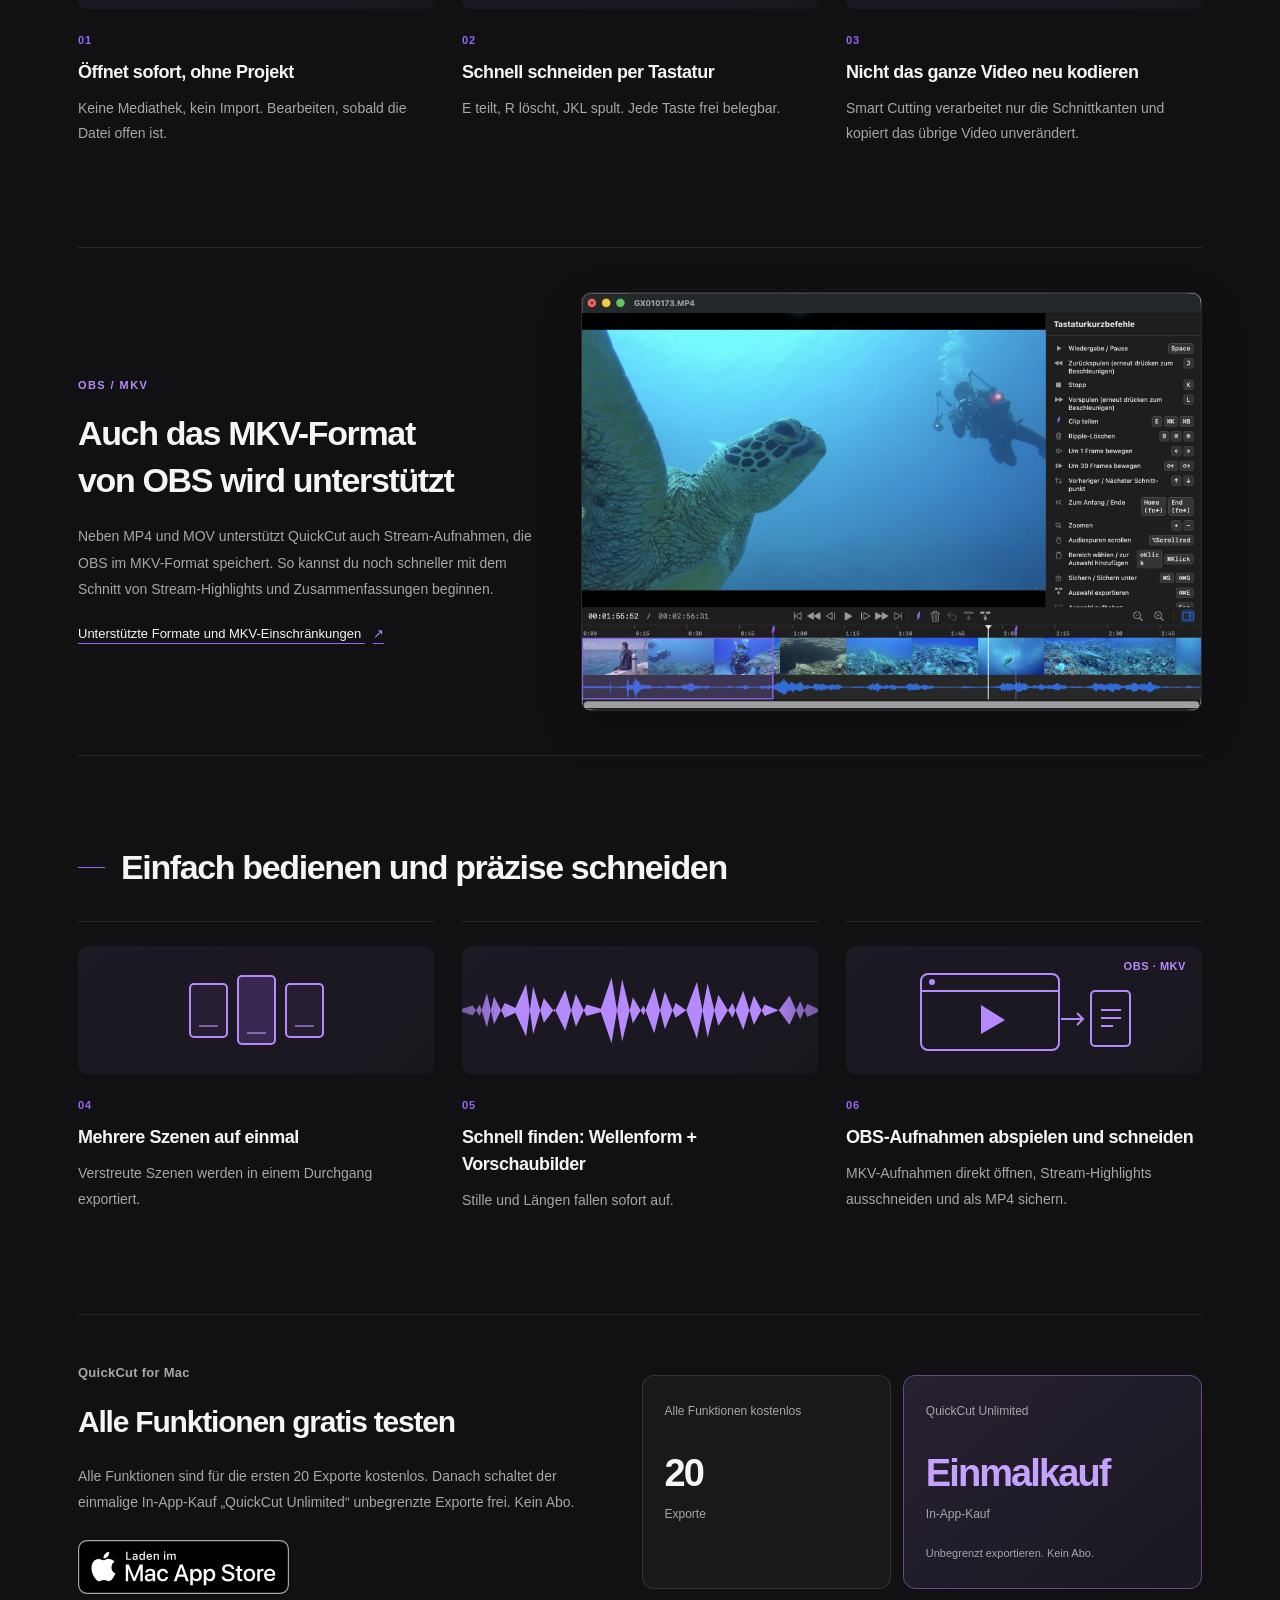
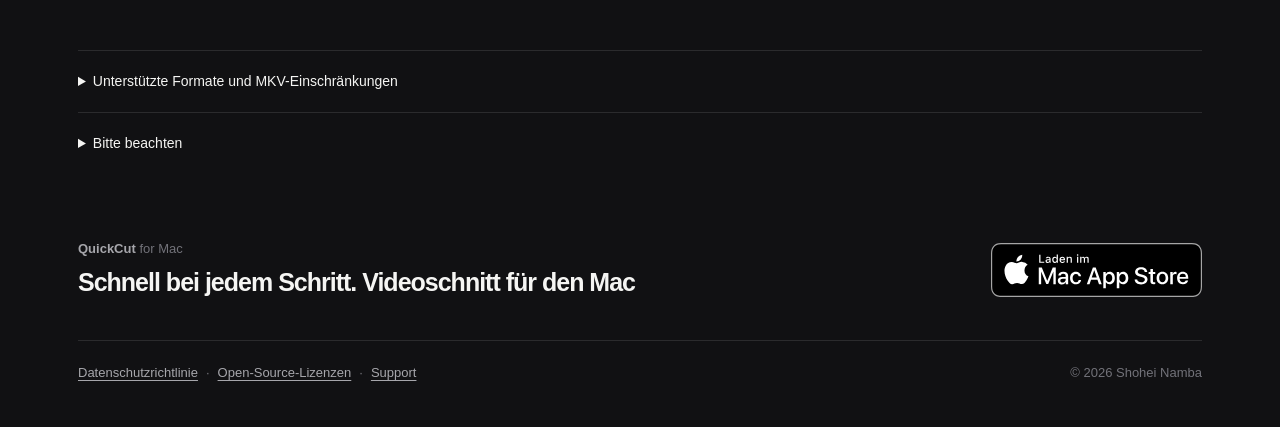
==== commit 49461b64: "Publish localized product demos and updated landing page copy" ====
--- a/de/index.html
+++ b/de/index.html
@@ -71,73 +71,86 @@
 <link rel="alternate" hreflang="zh-Hans" href="https://nbashohei.github.io/quickcut-info/zh-hans/">
 <link rel="alternate" hreflang="zh-Hant" href="https://nbashohei.github.io/quickcut-info/zh-hant/">
 <link rel="alternate" hreflang="x-default" href="https://nbashohei.github.io/quickcut-info/">
+<link rel="stylesheet" href="../assets/landing-page.css">
+<link rel="preload" as="image" href="../assets/quickcut-demo-de-poster.jpg" fetchpriority="high">
 </head>
 
 <body>
 <div class="top"><a class="brand" href="../" aria-label="QuickCut home"><img src="../assets/icon-512.png" alt=""><span class="brand-name"><b>QuickCut</b><small>FOR MAC</small></span></a><nav class="language-links" aria-label="Language"><a href="../ja/">日本語</a> <a href="../en/">English</a> <a href="../de/" aria-current="page">Deutsch</a> <a href="../es/">Español</a> <a href="../fr/">Français</a> <a href="../it/">Italiano</a> <a href="../ko/">한국어</a> <a href="../pt-br/">Português (Brasil)</a> <a href="../zh-hans/">简体中文</a> <a href="../zh-hant/">繁體中文</a></nav></div>
 
-<section id="de" lang="de">
+<main id="de" lang="de" class="landing">
 <header class="hero">
   <div class="hero-text">
-    <p class="eyebrow">QuickCut <span>— Videoschnitt für den Mac</span></p>
-    <h1>Alles geht schnell<br><em>Schneiden, sonst nichts</em></h1>
-    <p class="sub">Nur ein Video kürzen? Dafür braucht es kein Schnittprogramm.<br>Öffnen, schneiden, sichern. Ohne Neucodierung.</p>
-    <a class="badge" href="https://apps.apple.com/app/id6787743606"><img src="../assets/badge-de-de.svg" alt="Mac App Store" height="60"></a>
-    <p class="formats"><span aria-hidden="true"></span>MP4 / MOV / MKV — auch OBS-Aufnahmen</p>
-    <p class="requirements">macOS 14+</p>
+    <p class="eyebrow"><span class="status-dot" aria-hidden="true"></span>Videoschnitt für den Mac</p>
+    <h1><span class="headline-lead">Schnell bei jedem Schritt.</span> <em>Videoschnitt für den Mac</em></h1>
+    <p class="sub">Im Finder öffnen, Unnötiges herausschneiden und sichern.<br>Speicherplatz sparen, bevor du Videos bearbeitest oder archivierst.<br>Auch für weniger Tokens bei der anschließenden KI-Bearbeitung.</p>
+    <div class="hero-actions"><a class="badge" href="https://apps.apple.com/app/id6787743606"><img src="../assets/badge-de-de.svg" alt="Mac App Store" height="60"></a><a class="trial-link" href="#pricing">Alle Funktionen für 20 Exporte kostenlos <span aria-hidden="true">↗</span></a></div>
+    <p class="requirements">macOS 14+ <span aria-hidden="true">·</span> MP4 / MOV / MKV</p>
   </div>
-  <div class="hero-visual"><img class="shot" src="../assets/screenshot-de.jpg" alt="QuickCut auf dem Mac mit Videovorschau, violetter Clipauswahl und Audiowellenform" width="2000" height="1348" loading="eager" fetchpriority="high"></div>
 </header>
-<div class="section-heading"><span></span><h2>Erst schneiden, dann importieren</h2></div>
+<figure class="demo" aria-labelledby="demo-caption">
+  <div class="demo-screen">
+    <video id="product-demo" width="1920" height="1080" muted loop playsinline controls preload="none" poster="../assets/quickcut-demo-de-poster.jpg" aria-label="Im Finder öffnen → Schneiden → Original sichern">
+      <source data-src="../assets/quickcut-demo-de-1080p.mp4" type="video/mp4">
+      <a href="../assets/quickcut-demo-de-1080p.mp4">Demo öffnen</a>
+    </video>
+  </div>
+  <figcaption id="demo-caption"><div><strong>Im Finder öffnen → Schneiden → Original sichern</strong><span>8-Sekunden-Demo mit echten App-Ansichten</span></div><button class="demo-toggle" type="button" hidden aria-controls="product-demo" data-play="Demo abspielen" data-pause="Pause">Demo abspielen</button><noscript><a href="../assets/quickcut-demo-de-1080p.mp4">Demo öffnen</a></noscript></figcaption>
+</figure>
+<p class="local-note">Deine Videos bleiben auf deinem Mac. Kein Upload. Kein Konto.</p>
+<div class="section-heading"><span></span><h2>Alles für einen schnellen Schnitt</h2></div>
 <ul class="features">
 <li class="feature feature-nofile">
   <div class="visual visual-open" aria-hidden="true"><img src="../assets/finder-icon.png" alt=""><em></em><span>MP4</span><span>MOV</span><span>MKV</span></div>
-  <div class="feature-copy"><span class="feature-number" aria-hidden="true">01</span><b>Öffnet sofort, ohne Projekt</b><span>Keine Mediathek, kein Import. Bearbeiten, sobald die Datei offen ist.</span></div>
+  <div class="feature-copy"><span class="feature-number" aria-hidden="true">01</span><h3>Öffnet sofort, ohne Projekt</h3><span>Keine Mediathek, kein Import. Bearbeiten, sobald die Datei offen ist.</span></div>
 </li>
 <li class="feature feature-keyboard">
   <div class="visual visual-keys" aria-hidden="true"><i></i><i></i><i></i></div>
-  <div class="feature-copy"><span class="feature-number" aria-hidden="true">02</span><b>Schnell schneiden per Tastatur</b><span>E teilt, R löscht, JKL spult. Jede Taste frei belegbar.</span></div>
+  <div class="feature-copy"><span class="feature-number" aria-hidden="true">02</span><h3>Schnell schneiden per Tastatur</h3><span>E teilt, R löscht, JKL spult. Jede Taste frei belegbar.</span></div>
 </li>
 <li class="feature feature-wave">
   <div class="visual visual-speed" aria-hidden="true"><i></i><span></span></div>
-  <div class="feature-copy"><span class="feature-number" aria-hidden="true">03</span><b>Schnell sichern, ohne Neucodierung</b><span>Kein Warten auf den Export. Bild und Ton bleiben unverändert.</span></div>
+  <div class="feature-copy"><span class="feature-number" aria-hidden="true">03</span><h3>Nicht das ganze Video neu kodieren</h3><span>Smart Cutting verarbeitet nur die Schnittkanten und kopiert das übrige Video unverändert.</span></div>
 </li>
-<li class="feature feature-multiscene">
+</ul>
+<div class="workflow" id="obs-mkv">
+  <div class="workflow-copy"><p class="eyebrow">OBS / MKV</p><h2>Auch das MKV-Format von OBS wird unterstützt</h2>
+  <p>Neben MP4 und MOV unterstützt QuickCut auch Stream-Aufnahmen, die OBS im MKV-Format speichert. So kannst du noch schneller mit dem Schnitt von Stream-Highlights und Zusammenfassungen beginnen.</p>
+  <a class="text-link" href="#format-details">Unterstützte Formate und MKV-Einschränkungen <span aria-hidden="true">↗</span></a></div>
+  <figure class="detail"><img src="../assets/screenshot2-de.jpg" alt="QuickCut-Timeline mit zwei Schnittpunkten und einem ausgewählten Clip" width="2000" height="1348" loading="lazy"></figure>
+</div>
+<div class="section-heading"><span></span><h2>Einfach bedienen und präzise schneiden</h2></div>
+<ul class="features secondary-features"><li class="feature feature-multiscene">
   <div class="visual visual-scenes" aria-hidden="true"><i></i><i></i><i></i></div>
-  <div class="feature-copy"><span class="feature-number" aria-hidden="true">04</span><b>Mehrere Szenen auf einmal</b><span>Verstreute Szenen werden in einem Durchgang exportiert.</span></div>
+  <div class="feature-copy"><span class="feature-number" aria-hidden="true">04</span><h3>Mehrere Szenen auf einmal</h3><span>Verstreute Szenen werden in einem Durchgang exportiert.</span></div>
 </li>
 <li class="feature feature-search">
   <div class="visual visual-wave" aria-hidden="true"><i></i></div>
-  <div class="feature-copy"><span class="feature-number" aria-hidden="true">05</span><b>Schnell finden: Wellenform + Vorschaubilder</b><span>Stille und Längen fallen sofort auf.</span></div>
+  <div class="feature-copy"><span class="feature-number" aria-hidden="true">05</span><h3>Schnell finden: Wellenform + Vorschaubilder</h3><span>Stille und Längen fallen sofort auf.</span></div>
 </li>
 <li class="feature feature-recording">
   <div class="visual visual-recording" aria-hidden="true"><svg viewBox="0 0 280 128" fill="none"><rect x="37" y="28" width="138" height="76" rx="7" stroke="currentColor" stroke-width="2"/><path d="M37 45H175" stroke="currentColor" stroke-width="2"/><circle cx="48" cy="36" r="3" fill="currentColor"/><path d="M97 59L97 88L121 74Z" fill="currentColor"/><path d="M177 73H199M193 67L199 73L193 79" stroke="currentColor" stroke-width="2"/><rect x="207" y="45" width="39" height="55" rx="4" stroke="currentColor" stroke-width="2"/><path d="M217 64H237M217 72H237M217 80H229" stroke="currentColor" stroke-width="2"/></svg><span>OBS · MKV</span></div>
-  <div class="feature-copy"><span class="feature-number" aria-hidden="true">06</span><b>OBS-Aufnahmen abspielen und schneiden</b><span>MKV-Aufnahmen direkt öffnen, Stream-Highlights ausschneiden und als MP4 sichern.</span></div>
-</li>
-</ul>
-<figure class="detail"><div><img src="../assets/screenshot2-de.jpg" alt="QuickCut-Timeline mit zwei Schnittpunkten und einem ausgewählten Clip" width="2000" height="1348" loading="lazy"></div></figure>
-<div class="workflow" id="obs-mkv">
-  <h2>OBS-MKV-Aufnahmen auf dem Mac schneiden</h2>
-  <p>Öffne eine OBS-MKV-Aufnahme in QuickCut und finde die gewünschte Szene anhand von Wellenform und Vorschaubildern. Setze Schnittpunkte, wähle die Abschnitte aus und exportiere sie als MP4. Für Stream-Highlights oder den Rohschnitt vor dem Import in dein Schnittprogramm.</p>
-  <p class="compatibility">Unterstützt Aufnahmen mit H.264/HEVC-Video und AAC-Audio. MKV-Originale lassen sich nicht überschreiben. VP9 wird nicht unterstützt; AV1 hängt vom Decoder deines Macs ab. Nicht unterstützte Audiospuren und Untertitel werden vor dem Import als auszuschließende Inhalte aufgelistet.</p>
+  <div class="feature-copy"><span class="feature-number" aria-hidden="true">06</span><h3>OBS-Aufnahmen abspielen und schneiden</h3><span>MKV-Aufnahmen direkt öffnen, Stream-Highlights ausschneiden und als MP4 sichern.</span></div>
+</li></ul>
+<div class="pricing" id="pricing">
+  <div class="pricing-intro"><p class="eyebrow">QuickCut for Mac</p><h2>Alle Funktionen gratis testen</h2><p>Alle Funktionen sind für die ersten 20 Exporte kostenlos. Danach schaltet der einmalige In-App-Kauf „QuickCut Unlimited“ unbegrenzte Exporte frei. Kein Abo.</p><a class="badge" href="https://apps.apple.com/app/id6787743606"><img src="../assets/badge-de-de.svg" alt="Mac App Store" height="60"></a></div>
+  <div class="price-options">
+    <div class="price-option"><h3>Alle Funktionen kostenlos</h3><p class="price-value">20</p><p>Exporte</p></div>
+    <div class="price-option unlimited"><h3>QuickCut Unlimited</h3><p class="price-value">Einmalkauf</p><p>In-App-Kauf</p><small>Unbegrenzt exportieren. Kein Abo.</small></div>
+  </div>
 </div>
-<div class="pricing">
-  <h2>Alle Funktionen gratis testen</h2>
-  <p class="price">Alle Funktionen sind für die ersten 20 Exporte kostenlos. Danach schaltet der einmalige In-App-Kauf „QuickCut Unlimited“ unbegrenzte Exporte frei. Kein Abo.</p>
+<div class="notes-block" id="format-details">
+  <details><summary>Unterstützte Formate und MKV-Einschränkungen</summary><p>MP4 / MOV / MKV — auch OBS-Aufnahmen</p><p>Unterstützt Aufnahmen mit H.264/HEVC-Video und AAC-Audio. MKV-Originale lassen sich nicht überschreiben. VP9 wird nicht unterstützt; AV1 hängt vom Decoder deines Macs ab. Nicht unterstützte Audiospuren und Untertitel werden vor dem Import als auszuschließende Inhalte aufgelistet.</p></details>
+  <details><summary>Bitte beachten</summary><ul class="notes"><li>QuickCut schneidet nur. Titel, Effekte oder Musik lassen sich nicht hinzufügen</li>
+<li>MKV-Dateien werden als MP4 gesichert; eine MKV lässt sich nicht ersetzen</li>
+<li>VP9- und AV1-Videos lassen sich auf manchen Macs nicht öffnen</li></ul></details>
 </div>
-<div class="notes-block">
-<h2>Bitte beachten</h2>
-<ul class="notes">
-<li>QuickCut schneidet nur. Titel, Effekte oder Musik lassen sich nicht hinzufügen</li>
-<li>MKV-Dateien werden als MP4 gesichert; eine MKV lässt sich nicht ersetzen</li>
-<li>VP9- und AV1-Videos lassen sich auf manchen Macs nicht öffnen</li>
-</ul>
-</div>
-<div class="cta"><div><p>QuickCut <span>for Mac</span></p><h2>Alles geht schnell Schneiden, sonst nichts</h2></div><a class="badge" href="https://apps.apple.com/app/id6787743606"><img src="../assets/badge-de-de.svg" alt="Mac App Store" height="60"></a></div>
+<div class="cta"><div><p>QuickCut <span>for Mac</span></p><h2>Schnell bei jedem Schritt. Videoschnitt für den Mac</h2></div><a class="badge" href="https://apps.apple.com/app/id6787743606"><img src="../assets/badge-de-de.svg" alt="Mac App Store" height="60"></a></div>
 <footer>
   <a href="../privacy.html#de">Datenschutzrichtlinie</a> · <a href="../licenses.html">Open-Source-Lizenzen</a> · <a href="mailto:nbash0926i@gmail.com?subject=QuickCut">Support</a>
   <span>© 2026 Shohei Namba</span>
 </footer>
-</section>
+</main>
+<script src="../assets/landing-page-demo.js" defer></script>
 </body>
 </html>
--- a/assets/landing-page.css
+++ b/assets/landing-page.css
@@ -0,0 +1,111 @@
+/* Product-first layout. Shared by all ten static language pages. */
+.landing { max-width:var(--max); margin:auto; padding:0 28px 40px; }
+.hero { display:block; min-height:0; padding:48px 0 30px; text-align:center; }
+.hero-text { max-width:1080px; margin:auto; }
+.hero .eyebrow { display:flex; justify-content:center; align-items:center; gap:9px; color:var(--accent-bright); margin-bottom:22px; }
+.status-dot { width:6px; height:6px; border-radius:50%; background:var(--accent-bright); }
+.hero h1 { max-width:none; font-size:clamp(36px,4.2vw,58px); letter-spacing:-.055em; line-height:1.3; text-wrap:balance; }
+.hero h1 em,.headline-lead { display:inline-block; }
+.hero .sub { font-size:15px; line-height:1.8; margin:18px 0 22px; text-wrap:balance; }
+.hero-actions { display:flex; align-items:center; justify-content:center; gap:24px; }
+.trial-link,.text-link { color:var(--ink); font-size:13px; text-underline-offset:5px; text-decoration-color:var(--accent); }
+.trial-link span,.text-link span { margin-left:8px; color:var(--accent-bright); }
+.requirements { font-size:11px; margin:16px 0 0; color:var(--muted); }
+.requirements span { padding:0 8px; }
+.demo { margin:0; }
+.demo-screen { overflow:hidden; background:#181620; border:1px solid #343039; border-radius:15px; box-shadow:0 22px 80px #0006; aspect-ratio:16/9; }
+.demo video { display:block; width:100%; height:auto; aspect-ratio:16/9; }
+.demo figcaption { display:flex; align-items:center; justify-content:space-between; gap:20px; padding:18px 2px 0; }
+.demo figcaption strong { display:block; font-weight:500; font-size:14px; }
+.demo figcaption span { display:block; margin-top:4px; color:var(--muted); font-size:11px; }
+.demo-toggle { flex-shrink:0; color:var(--ink); background:var(--surface); border:1px solid var(--line); border-radius:99px; min-height:40px; min-width:110px; padding:8px 16px; font:inherit; font-size:12px; cursor:pointer; }
+.demo-toggle:hover { border-color:var(--accent-bright); }
+.demo-toggle[hidden] { display:none; }
+a:focus-visible,button:focus-visible,summary:focus-visible { outline:2px solid var(--accent-bright); outline-offset:5px; }
+.local-note { margin:35px 0 88px; color:var(--muted); text-align:center; font-size:12px; }
+.section-heading { margin:0 0 30px; }
+.section-heading h2 { font-size:clamp(24px,3vw,34px); line-height:1.4; text-wrap:balance; }
+.features { border:0; gap:28px; }
+.features li { background:none; border:0; border-top:1px solid var(--line); border-radius:0; padding:24px 0 0; gap:23px; min-height:0; }
+.feature-copy { gap:10px; }
+.feature-copy h3 { margin:0; font-size:18px; font-weight:600; letter-spacing:-.025em; line-height:1.5; }
+.features .feature-copy > span:last-child { font-size:14px; line-height:1.8; }
+.visual { border:0; border-radius:9px; background:linear-gradient(135deg,#1d1925,#19171e); box-shadow:none; }
+.visual::after { display:none; }
+.visual-keys i { font-style:normal; display:grid; place-items:center; font-size:18px; font-weight:600; color:var(--accent-bright); }
+.visual-keys i:nth-child(1)::after { content:'E'; }
+.visual-keys i:nth-child(2)::after { content:'R'; }
+.visual-keys i:nth-child(3)::after { content:'⌘S'; font-size:12px; }
+.workflow { display:grid; grid-template-columns:.85fr 1.15fr; gap:44px; align-items:center; max-width:none; margin:100px 0 88px; padding:44px 0; border-top:1px solid var(--line); border-bottom:1px solid var(--line); }
+.workflow h2 { line-height:1.4; font-size:clamp(24px,3vw,34px); text-wrap:balance; }
+.workflow .eyebrow { color:var(--accent-bright); font-size:11px; letter-spacing:.13em; margin-bottom:14px; }
+.workflow p { font-size:14px; line-height:1.9; margin:18px 0; }
+.workflow .detail { margin:0; overflow:hidden; border-radius:10px; border:1px solid var(--line); box-shadow:0 16px 40px #0004; }
+.secondary-features { margin-bottom:100px; }
+.pricing { grid-template-columns:1fr 1.1fr; padding:48px 0; gap:54px; align-items:center; border-bottom:0; }
+.pricing h2 { font-size:30px; line-height:1.4; }
+.pricing-intro > p:not(.eyebrow) { color:var(--muted); font-size:14px; line-height:1.9; margin:20px 0 24px; }
+.price-options { display:grid; grid-template-columns:1fr 1.2fr; gap:12px; }
+.price-option { border:1px solid var(--line); padding:26px 22px; border-radius:12px; background:var(--surface); }
+.price-option h3 { margin:0; color:var(--muted); font-size:12px; font-weight:500; }
+.price-option p { margin:0; font-size:12px; color:var(--muted); }
+.price-option .price-value { margin:30px 0 9px; color:var(--ink); font-size:clamp(24px,3vw,38px); line-height:1.2; font-weight:600; letter-spacing:-.05em; overflow-wrap:anywhere; }
+.price-option small { display:block; margin-top:20px; color:var(--muted); font-size:11px; line-height:1.7; }
+.price-option.unlimited { background:linear-gradient(140deg,#272031,#1b1821); border-color:#65498a; }
+.unlimited .price-value { color:#c5a2ff; }
+.notes-block { display:block; padding:0; }
+.notes-block details { padding:20px 0; border-top:1px solid var(--line); }
+.notes-block summary { cursor:pointer; color:var(--ink); font-size:14px; }
+.notes-block details p,.notes-block .notes { max-width:880px; color:var(--muted); font-size:13px; line-height:1.9; margin:18px 0 0; }
+.cta { margin:64px 0 38px; background:none; border:0; padding:0; }
+.cta h2 { font-size:25px; line-height:1.5; text-wrap:balance; }
+@media (max-width:850px) {
+  .hero-text { max-width:760px; }
+  .features { grid-template-columns:repeat(3,minmax(0,1fr)); gap:18px; }
+  .workflow { gap:28px; grid-template-columns:1fr; }
+  .workflow-copy { max-width:650px; }
+  .pricing { grid-template-columns:1fr; gap:28px; }
+}
+@media (max-width:600px) {
+  .landing { padding:0 18px 28px; }
+  .top { align-items:center; }
+  .language-links { font-size:10px; gap:5px 10px; max-width:220px; justify-content:flex-end; }
+  .brand-name small { font-size:8px; }
+  .hero { padding:42px 0 28px; }
+  .hero h1 { font-size:clamp(32px,8.5vw,48px); }
+  .hero .eyebrow { font-size:11px; }
+  .hero .sub { font-size:13px; margin:18px 0 22px; }
+  .hero-actions { flex-direction:column; gap:14px; }
+  .trial-link { font-size:12px; }
+  .demo-screen { border-radius:8px; }
+  .demo figcaption { gap:12px; padding-top:12px; align-items:flex-start; }
+  .demo figcaption strong { font-size:11px; }
+  .demo figcaption span { font-size:10px; }
+  .demo-toggle { min-width:76px; min-height:40px; padding:8px 10px; font-size:11px; }
+  .local-note { font-size:11px; line-height:1.8; margin:24px 0 52px; }
+  .features { grid-template-columns:1fr; gap:28px; }
+  .features li { padding:20px 0 0; grid-template-columns:100px 1fr; grid-template-rows:auto; gap:18px; align-items:center; }
+  .feature-copy h3 { font-size:16px; }
+  .features .feature-copy > span:last-child { font-size:12px; }
+  .visual { width:100px; height:100px; }
+  .visual-open img { width:42px; height:42px; left:8px; top:29px; }
+  .visual-open em { left:50px; width:10px; top:50px; }
+  .visual-open span { right:5px; width:29px; height:17px; font-size:6px; }
+  .visual-open span:nth-of-type(1) { top:20px; }
+  .visual-open span:nth-of-type(2) { top:43px; }
+  .visual-open span:nth-of-type(3) { top:66px; }
+  .visual-keys { gap:4px; }
+  .visual-keys i { width:24px; height:28px; font-size:13px; border-width:1px; }
+  .visual-scenes { gap:5px; }
+  .visual-scenes i { width:22px; height:38px; border-width:1px; }
+  .visual-scenes i:nth-child(2) { height:50px; }
+  .visual-recording svg { width:150%; margin-left:-25%; }
+  .visual-recording > span { top:8px; right:11px; font-size:9px; }
+  .workflow { margin:56px 0; padding:30px 0; }
+  .workflow p { font-size:13px; }
+  .secondary-features { margin-bottom:56px; }
+  .pricing { padding:30px 0; }
+  .price-option { padding:22px 16px; }
+  .price-option .price-value { font-size:27px; }
+  .cta .badge { margin-top:20px; }
+}
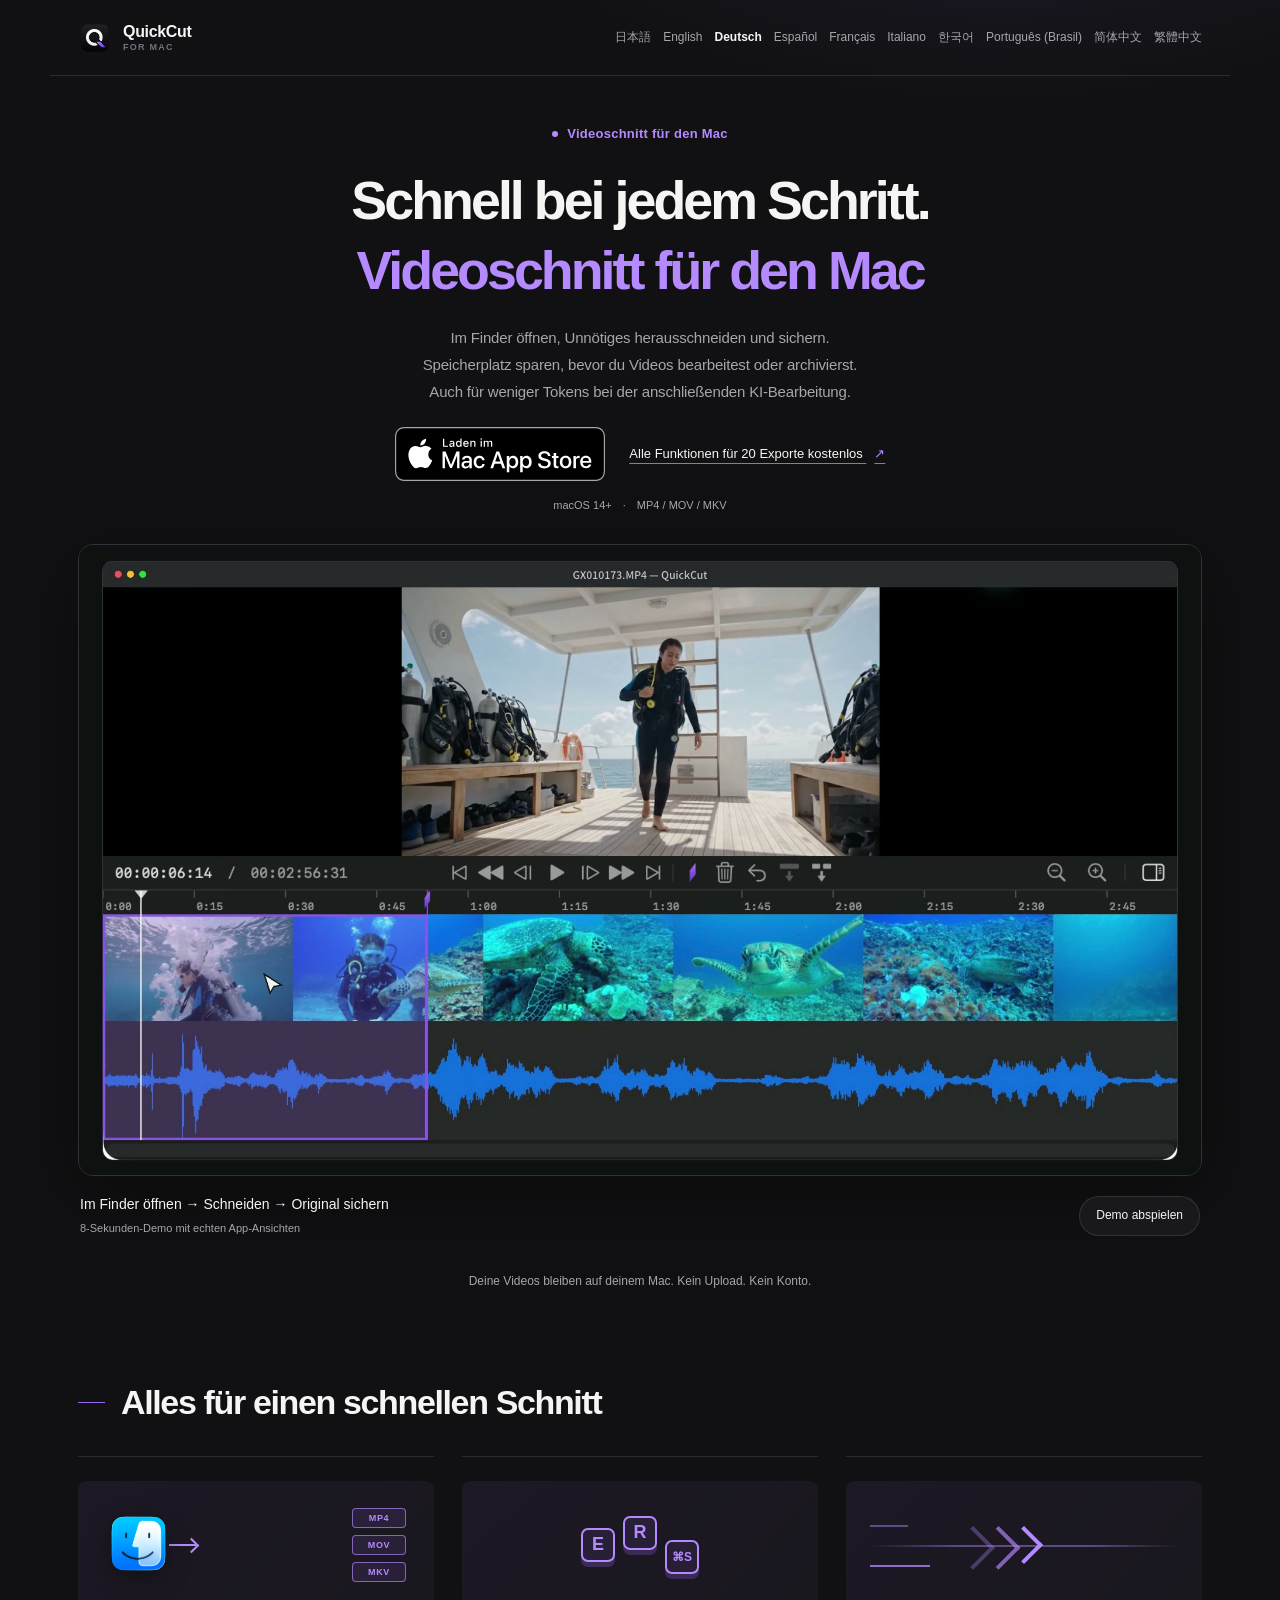
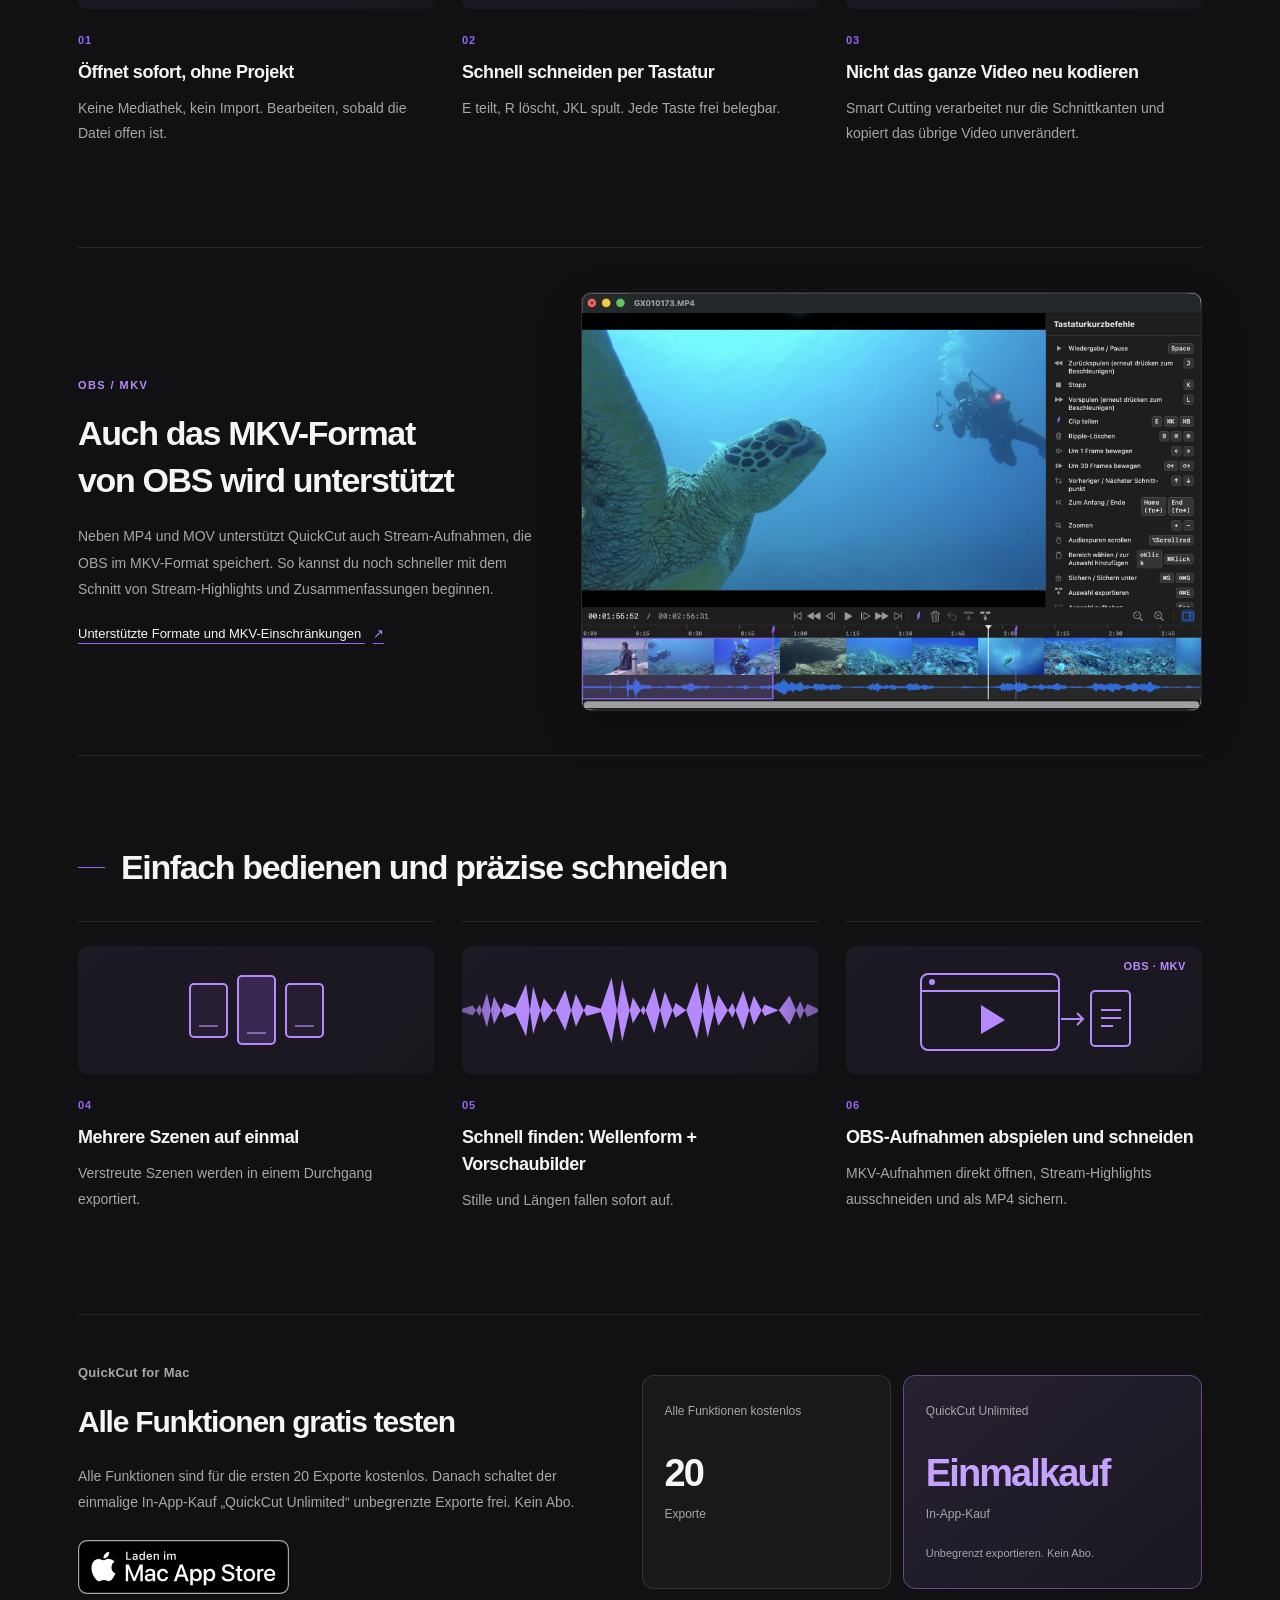
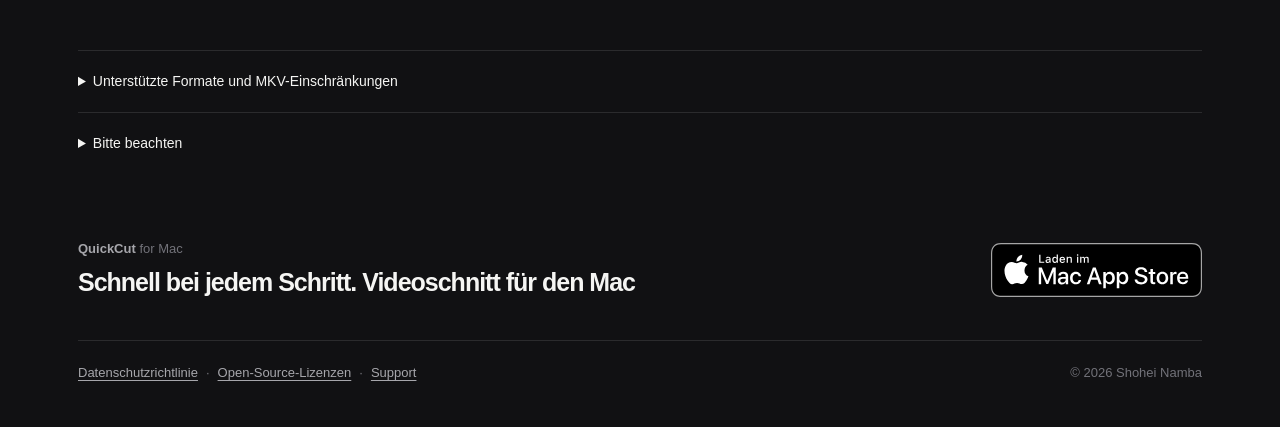
==== commit b3a1bc97: "Change contact email to quickcut.app.help@gmail.com Co-Authored-By: Claude Opus 5.5 <noreply@anthrop" ====
--- a/de/index.html
+++ b/de/index.html
@@ -147,7 +147,7 @@
 </div>
 <div class="cta"><div><p>QuickCut <span>for Mac</span></p><h2>Schnell bei jedem Schritt. Videoschnitt für den Mac</h2></div><a class="badge" href="https://apps.apple.com/app/id6787743606"><img src="../assets/badge-de-de.svg" alt="Mac App Store" height="60"></a></div>
 <footer>
-  <a href="../privacy.html#de">Datenschutzrichtlinie</a> · <a href="../licenses.html">Open-Source-Lizenzen</a> · <a href="mailto:nbash0926i@gmail.com?subject=QuickCut">Support</a>
+  <a href="../privacy.html#de">Datenschutzrichtlinie</a> · <a href="../licenses.html">Open-Source-Lizenzen</a> · <a href="mailto:quickcut.app.help@gmail.com?subject=QuickCut">Support</a>
   <span>© 2026 Shohei Namba</span>
 </footer>
 </main>
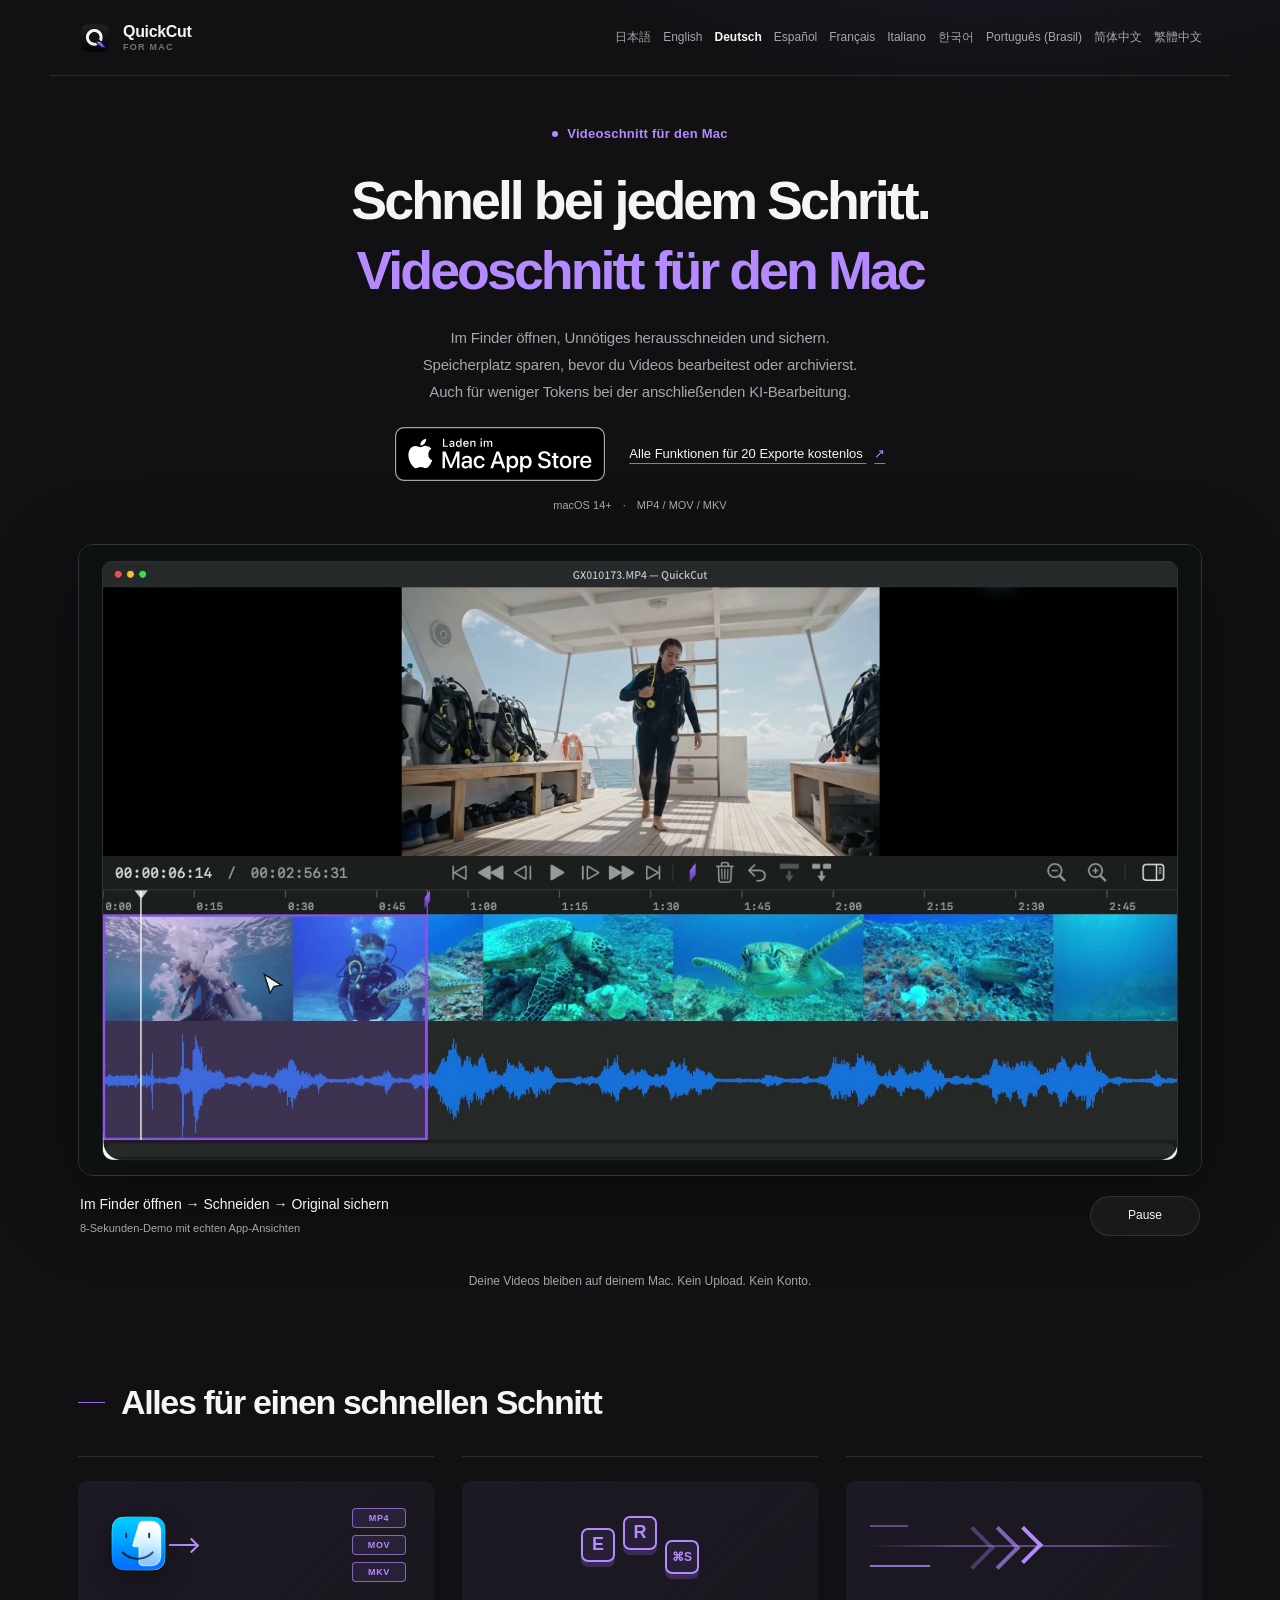
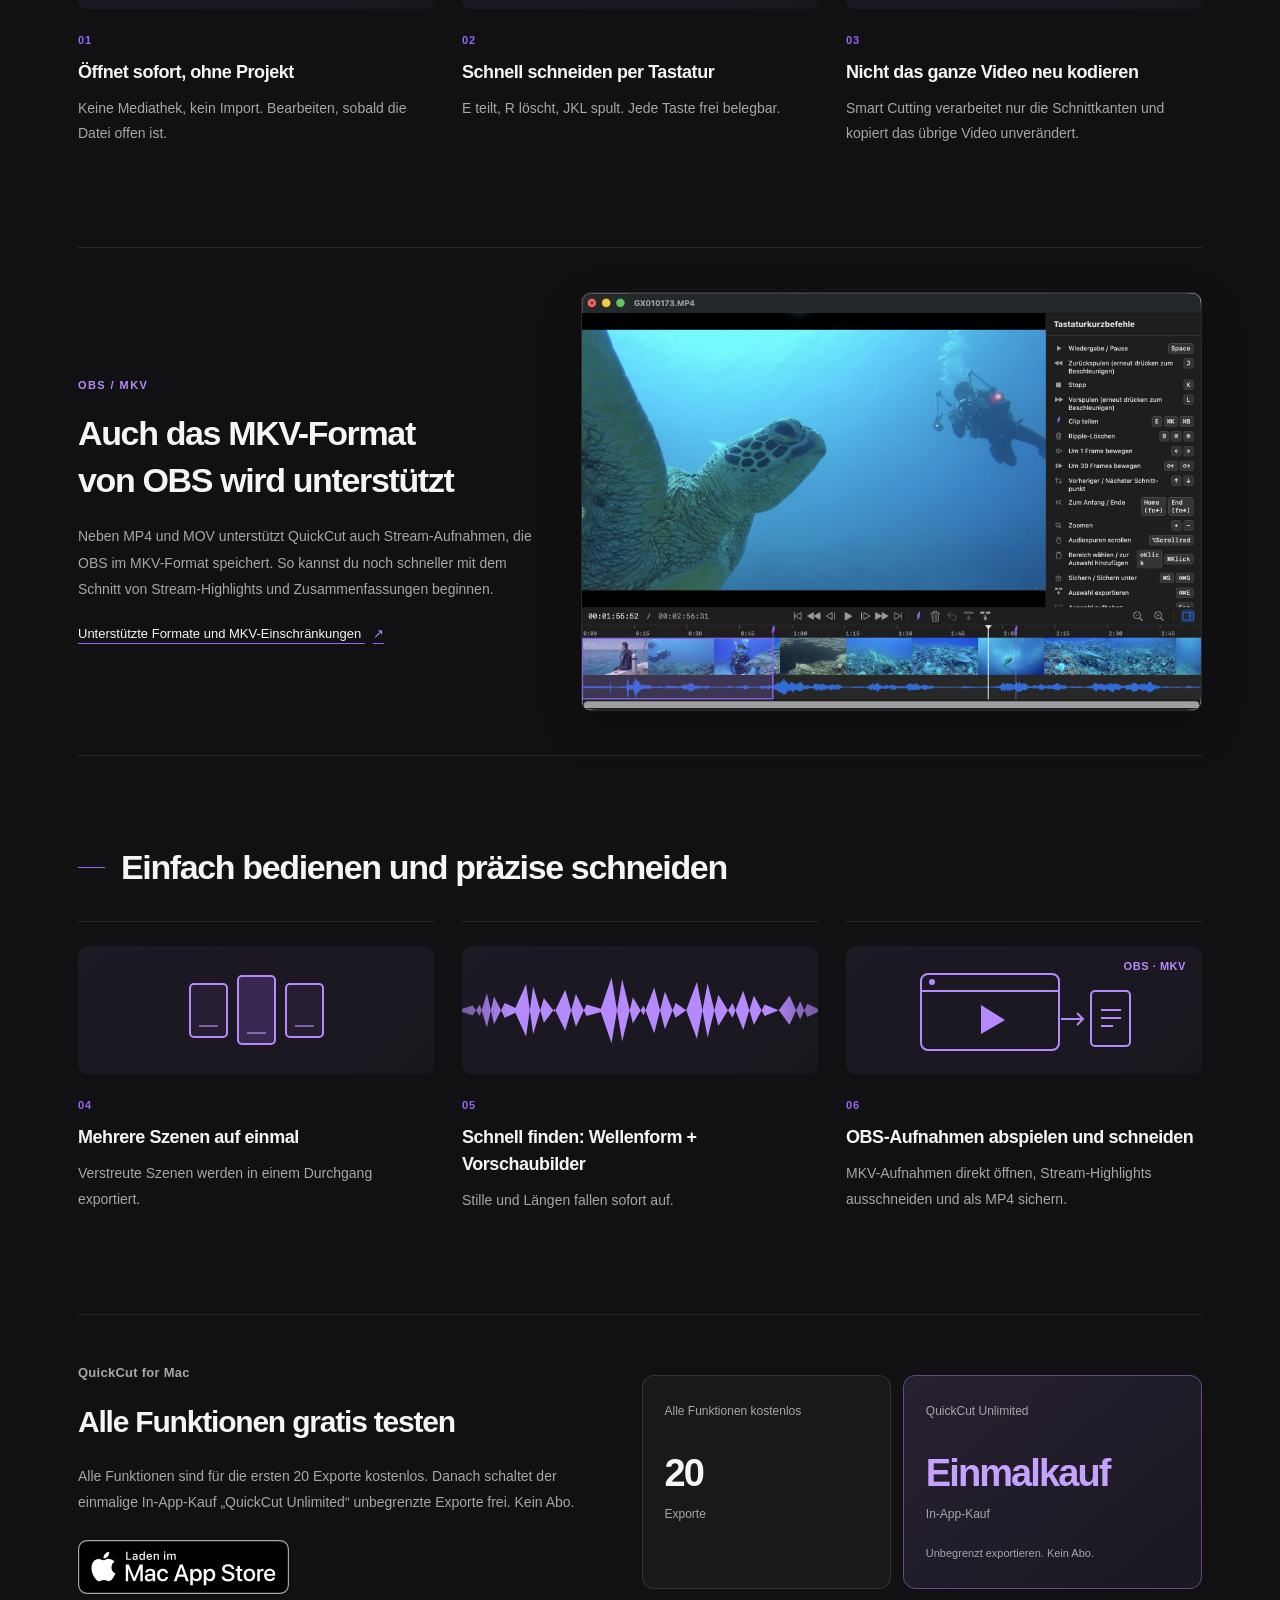
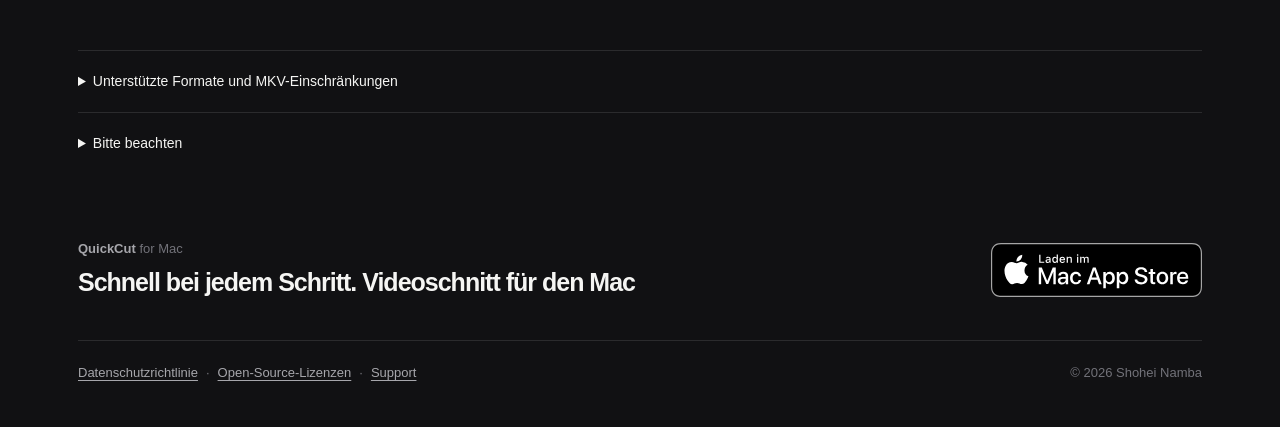
==== commit ba909086: "Point canonical, hreflang, OGP, sitemap and robots.txt to quickcut.app Co-Authored-By: Claude Opus 5" ====
--- a/de/index.html
+++ b/de/index.html
@@ -7,12 +7,12 @@
 <meta name="description" content="MP4-, MOV- und MKV-Videos auf dem Mac schneiden. OBS-Aufnahmen abspielen, bearbeiten und Stream-Highlights ausschneiden. Alle Funktionen für 20 Exporte kostenlos, danach einmalig freischalten.">
 <meta property="og:title" content="QuickCut — Videos schneiden auf dem Mac | MP4, MOV &amp; MKV">
 <meta property="og:description" content="MP4-, MOV- und MKV-Videos auf dem Mac schneiden. OBS-Aufnahmen abspielen, bearbeiten und Stream-Highlights ausschneiden. Alle Funktionen für 20 Exporte kostenlos, danach einmalig freischalten.">
-<meta property="og:image" content="https://nbashohei.github.io/quickcut-info/assets/screenshot-de.jpg">
+<meta property="og:image" content="https://quickcut.app/assets/screenshot-de.jpg">
 <meta name="theme-color" content="#111113">
 <meta name="apple-mobile-web-app-title" content="QuickCut">
 <link rel="icon" href="../assets/icon-512.png">
 <link rel="apple-touch-icon" href="../assets/icon-512.png">
-<script type="application/ld+json">{"@context":"https://schema.org","@type":"SoftwareApplication","name":"QuickCut","operatingSystem":"macOS 14.0 or later","applicationCategory":"MultimediaApplication","downloadUrl":"https://apps.apple.com/app/id6787743606","url":"https://nbashohei.github.io/quickcut-info/de/","inLanguage":"de","description":"MP4-, MOV- und MKV-Videos auf dem Mac schneiden. OBS-Aufnahmen abspielen, bearbeiten und Stream-Highlights ausschneiden. Alle Funktionen für 20 Exporte kostenlos, danach einmalig freischalten.","screenshot":"https://nbashohei.github.io/quickcut-info/assets/screenshot-de.jpg"}</script>
+<script type="application/ld+json">{"@context":"https://schema.org","@type":"SoftwareApplication","name":"QuickCut","operatingSystem":"macOS 14.0 or later","applicationCategory":"MultimediaApplication","downloadUrl":"https://apps.apple.com/app/id6787743606","url":"https://quickcut.app/de/","inLanguage":"de","description":"MP4-, MOV- und MKV-Videos auf dem Mac schneiden. OBS-Aufnahmen abspielen, bearbeiten und Stream-Highlights ausschneiden. Alle Funktionen für 20 Exporte kostenlos, danach einmalig freischalten.","screenshot":"https://quickcut.app/assets/screenshot-de.jpg"}</script>
 <style>
 :root { --bg:#111113; --surface:#19191c; --surface-raised:#202024; --ink:#f5f5f3; --muted:#a6a6ab; --soft:#727279; --accent:#9865ed; --accent-bright:#b58aff; --accent-faint:rgba(152,101,237,.17); --line:rgba(255,255,255,.11); --max:1180px; }
 * { box-sizing:border-box; } html { background:var(--bg); }
@@ -58,19 +58,19 @@
 @media (prefers-reduced-motion:reduce) { *,*::before,*::after { scroll-behavior:auto !important; transition:none !important; } }
 </style>
 <meta property="og:type" content="website">
-<meta property="og:url" content="https://nbashohei.github.io/quickcut-info/de/">
-<link rel="canonical" href="https://nbashohei.github.io/quickcut-info/de/">
-<link rel="alternate" hreflang="ja" href="https://nbashohei.github.io/quickcut-info/ja/">
-<link rel="alternate" hreflang="en" href="https://nbashohei.github.io/quickcut-info/en/">
-<link rel="alternate" hreflang="de" href="https://nbashohei.github.io/quickcut-info/de/">
-<link rel="alternate" hreflang="es" href="https://nbashohei.github.io/quickcut-info/es/">
-<link rel="alternate" hreflang="fr" href="https://nbashohei.github.io/quickcut-info/fr/">
-<link rel="alternate" hreflang="it" href="https://nbashohei.github.io/quickcut-info/it/">
-<link rel="alternate" hreflang="ko" href="https://nbashohei.github.io/quickcut-info/ko/">
-<link rel="alternate" hreflang="pt-BR" href="https://nbashohei.github.io/quickcut-info/pt-br/">
-<link rel="alternate" hreflang="zh-Hans" href="https://nbashohei.github.io/quickcut-info/zh-hans/">
-<link rel="alternate" hreflang="zh-Hant" href="https://nbashohei.github.io/quickcut-info/zh-hant/">
-<link rel="alternate" hreflang="x-default" href="https://nbashohei.github.io/quickcut-info/">
+<meta property="og:url" content="https://quickcut.app/de/">
+<link rel="canonical" href="https://quickcut.app/de/">
+<link rel="alternate" hreflang="ja" href="https://quickcut.app/ja/">
+<link rel="alternate" hreflang="en" href="https://quickcut.app/en/">
+<link rel="alternate" hreflang="de" href="https://quickcut.app/de/">
+<link rel="alternate" hreflang="es" href="https://quickcut.app/es/">
+<link rel="alternate" hreflang="fr" href="https://quickcut.app/fr/">
+<link rel="alternate" hreflang="it" href="https://quickcut.app/it/">
+<link rel="alternate" hreflang="ko" href="https://quickcut.app/ko/">
+<link rel="alternate" hreflang="pt-BR" href="https://quickcut.app/pt-br/">
+<link rel="alternate" hreflang="zh-Hans" href="https://quickcut.app/zh-hans/">
+<link rel="alternate" hreflang="zh-Hant" href="https://quickcut.app/zh-hant/">
+<link rel="alternate" hreflang="x-default" href="https://quickcut.app/">
 <link rel="stylesheet" href="../assets/landing-page.css">
 <link rel="preload" as="image" href="../assets/quickcut-demo-de-poster.jpg" fetchpriority="high">
 </head>
